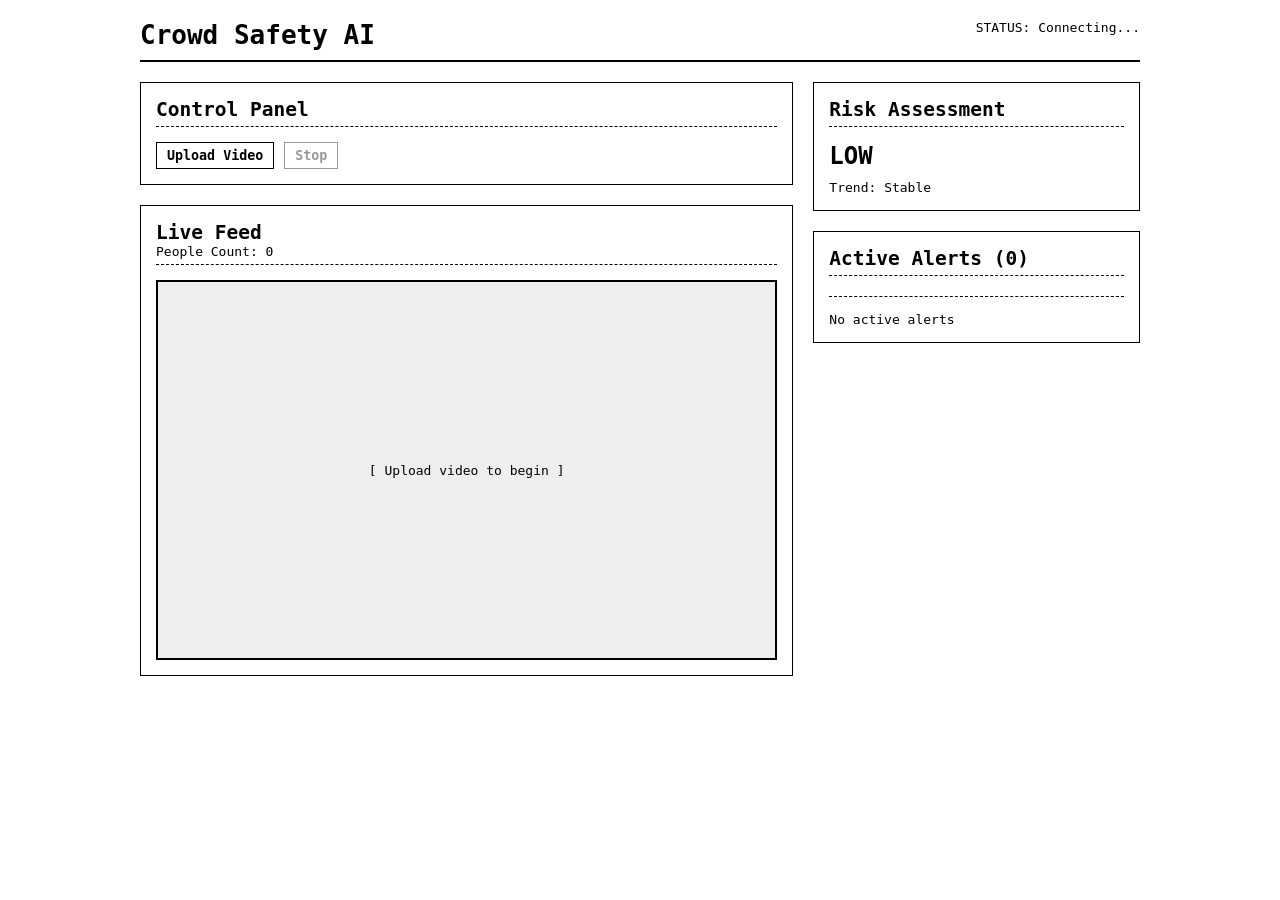
==== frontend/index.html @ 6726285f "initial commit - v1" ====
<!DOCTYPE html>
<html lang="en">
<head>
    <meta charset="UTF-8">
    <meta name="viewport" content="width=device-width, initial-scale=1.0">
    <title>Crowd Stress Detection</title>
    <link rel="stylesheet" href="css/style.css">
</head>
<body>
    <div class="container">
        <!-- Header -->
        <header class="header">
            <div class="logo">
                <h1>Crowd Safety AI</h1>
            </div>
            <div class="header-status">
                <span id="systemStatus">STATUS: Connecting...</span>
            </div>
        </header>

        <!-- Main Grid -->
        <div class="main-grid">
            <!-- Left Column: Video Feed & Controls -->
            <div class="left-column">
                <!-- Control Panel -->
                <div class="card control-panel">
                    <h2>Control Panel</h2>
                    <div class="control-buttons">
                        <button class="btn" id="uploadBtn">Upload Video</button>
                        <button class="btn" id="stopBtn" disabled>Stop</button>
                    </div>
                    <input type="file" id="videoInput" accept="video/*" style="display: none;">
                </div>

                <!-- Video Feed -->
                <div class="card video-container">
                    <div class="card-header">
                        <h2>Live Feed</h2>
                        <div class="crowd-count" id="crowdCount">
                            <span>People Count: </span>
                            <span class="count-value">0</span>
                        </div>
                    </div>
                    <div class="video-wrapper">
                        <img id="videoFeed" src="" alt="Live Feed">
                        <div class="video-placeholder" id="videoPlaceholder">
                            <p>[ Upload video to begin ]</p>
                        </div>
                    </div>
                </div>
            </div>

            <!-- Right Column: Analytics & Alerts -->
            <div class="right-column">
                <!-- Risk Level Indicator -->
                <div class="card risk-indicator" id="riskCard">
                    <h2>Risk Assessment</h2>
                    <div class="risk-display">
                        <div class="risk-level" id="riskLevel">LOW</div>
                    </div>
                    <div class="risk-trend" id="riskTrend">
                        <span>Trend: </span><span id="trendValue">Stable</span>
                    </div>
                </div>

                <!-- Alerts Panel -->
                <div class="card alerts-panel">
                    <div class="card-header">
                        <h2>Active Alerts (<span class="alert-count" id="alertCount">0</span>)</h2>
                    </div>
                    <div class="alerts-list" id="alertsList">
                        <div class="no-alerts">No active alerts</div>
                    </div>
                </div>
            </div>
        </div>
    </div>

    <!-- Loading Overlay -->
    <div class="loading-overlay" id="loadingOverlay">
        PROCESSING...
    </div>

    <!-- Scripts -->
    <script src="https://cdn.socket.io/4.5.4/socket.io.min.js"></script>
    <script src="js/dashboard.js"></script>
</body>
</html>
---- frontend/css/style.css ----
* {
    margin: 0;
    padding: 0;
    box-sizing: border-box;
    font-family: monospace;
}
body {
    background-color: #ffffff;
    color: #000000;
    padding: 20px;
}
.container {
    max-width: 1000px;
    margin: 0 auto;
}
.header {
    border-bottom: 2px solid #000;
    padding-bottom: 10px;
    margin-bottom: 20px;
    display: flex;
    justify-content: space-between;
}
.main-grid {
    display: flex;
    gap: 20px;
}
.left-column {
    flex: 2;
}
.right-column {
    flex: 1;
}
.card {
    border: 1px solid #000;
    padding: 15px;
    margin-bottom: 20px;
}
.card-header, .control-panel h2, .risk-indicator h2, .alerts-panel h2 {
    border-bottom: 1px dashed #000;
    padding-bottom: 5px;
    margin-bottom: 15px;
}
.control-buttons {
    display: flex;
    gap: 10px;
}
.btn {
    padding: 5px 10px;
    border: 1px solid #000;
    background: #fff;
    cursor: pointer;
    font-weight: bold;
}
.btn:disabled {
    color: #999;
    border-color: #999;
    cursor: not-allowed;
}
.video-wrapper {
    margin-top: 10px;
    border: 2px solid #000;
    height: 380px;
    display: flex;
    align-items: center;
    justify-content: center;
    background: #eee;
}
.video-wrapper img {
    max-width: 100%;
    max-height: 100%;
}
.video-wrapper img.active {
    display: block;
}
.video-wrapper img:not(.active) {
    display: none;
}
.video-placeholder.hidden {
    display: none;
}
.risk-level {
    font-size: 24px;
    font-weight: bold;
    margin: 10px 0;
}
.alert-count {
    font-weight: bold;
}
.alerts-list {
    margin-top: 10px;
}
.alert-item {
    border-left: 3px solid #000;
    padding-left: 10px;
    margin-bottom: 10px;
}
.alert-severity {
    font-weight: bold;
    text-transform: uppercase;
}
.loading-overlay {
    display: none;
}
.loading-overlay.active {
    display: block;
    position: fixed;
    top: 10px; right: 10px;
    background: #000; color: #fff;
    padding: 10px;
}
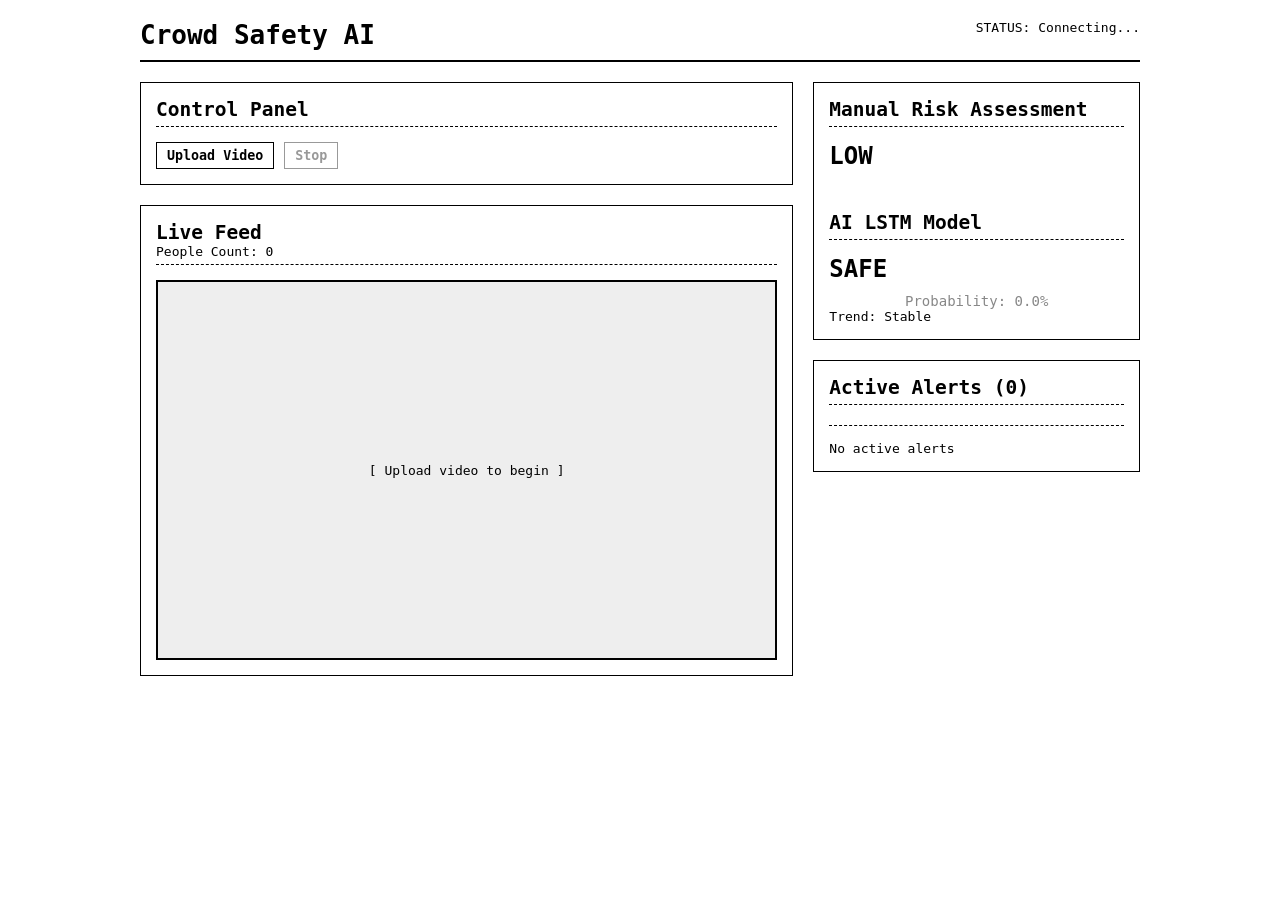
==== commit 44807d6b: "added lstm, trained with two good and bad vidoes" ====
--- a/frontend/index.html
+++ b/frontend/index.html
@@ -54,9 +54,15 @@
             <div class="right-column">
                 <!-- Risk Level Indicator -->
                 <div class="card risk-indicator" id="riskCard">
-                    <h2>Risk Assessment</h2>
+                    <h2>Manual Risk Assessment</h2>
+                    <div class="risk-display" style="margin-bottom: 20px;">
+                        <div class="risk-level" id="riskLevel">LOW</div>
+                    </div>
+                    
+                    <h2 style="margin-top: 20px; border-top: 1px solid rgba(255,255,255,0.1); padding-top: 20px;">AI LSTM Model</h2>
                     <div class="risk-display">
-                        <div class="risk-level" id="riskLevel">LOW</div>
+                        <div class="risk-level" id="lstmLevel" style="font-size: 24px;">SAFE</div>
+                        <div id="lstmScore" style="color: #888; font-size: 14px; text-align: center; margin-top: 5px;">Probability: 0.0%</div>
                     </div>
                     <div class="risk-trend" id="riskTrend">
                         <span>Trend: </span><span id="trendValue">Stable</span>
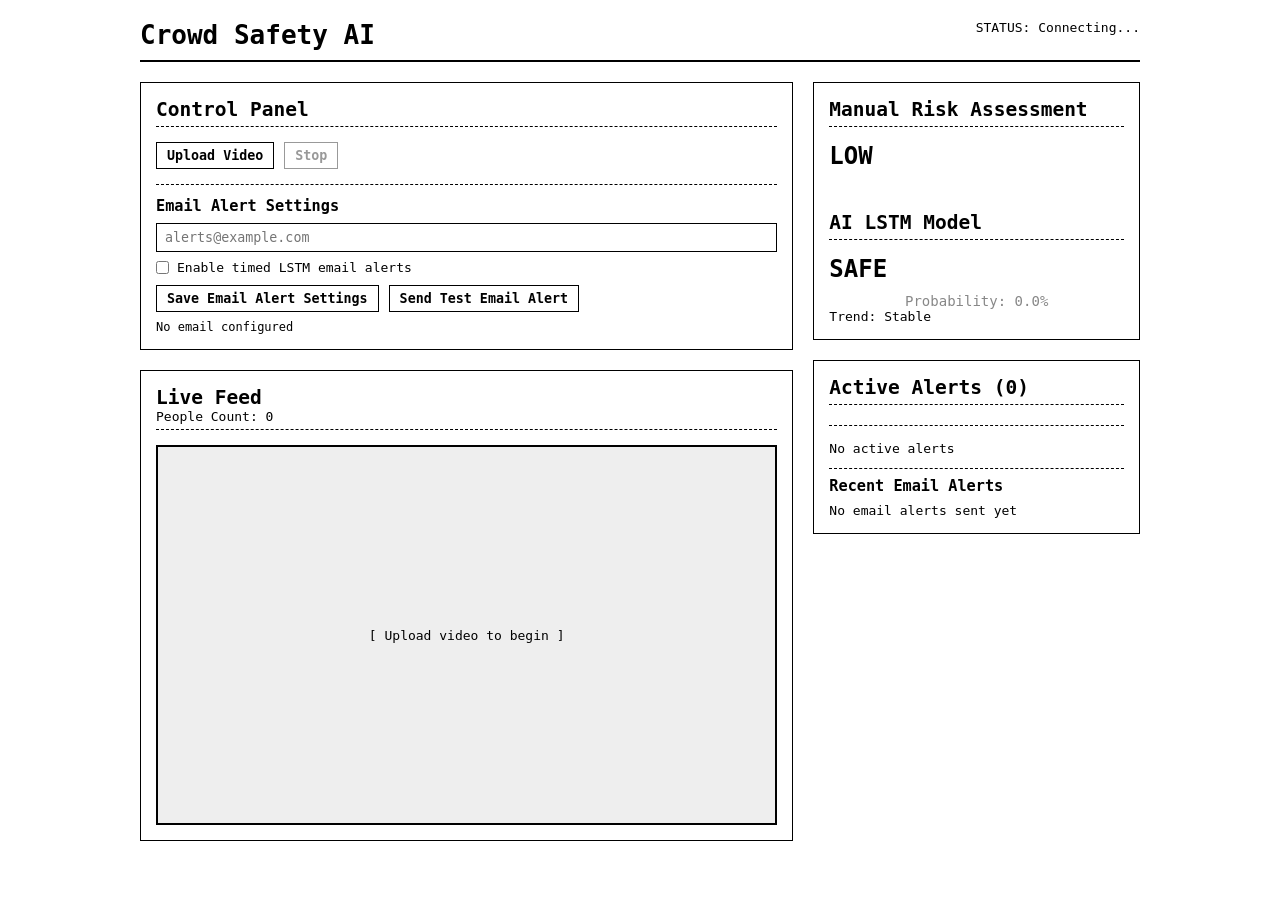
==== commit 52fcb47e: "server code for connection to the app" ====
--- a/frontend/index.html
+++ b/frontend/index.html
@@ -30,6 +30,20 @@
                         <button class="btn" id="stopBtn" disabled>Stop</button>
                     </div>
                     <input type="file" id="videoInput" accept="video/*" style="display: none;">
+                    
+                    <div class="mobile-alert-config">
+                        <h3>Email Alert Settings</h3>
+                        <input type="email" id="alertEmailInput" class="text-input" placeholder="alerts@example.com">
+                        <label class="checkbox-line">
+                            <input type="checkbox" id="enableEmailAlerts">
+                            Enable timed LSTM email alerts
+                        </label>
+                        <div class="control-buttons">
+                            <button class="btn" id="saveEmailAlertBtn">Save Email Alert Settings</button>
+                            <button class="btn" id="testEmailAlertBtn">Send Test Email Alert</button>
+                        </div>
+                        <div id="emailAlertStatus" class="small-status">No email configured</div>
+                    </div>
                 </div>
 
                 <!-- Video Feed -->
@@ -77,6 +91,10 @@
                     <div class="alerts-list" id="alertsList">
                         <div class="no-alerts">No active alerts</div>
                     </div>
+                    <div class="mobile-alert-events" id="emailAlertEvents">
+                        <h3>Recent Email Alerts</h3>
+                        <div class="no-alerts">No email alerts sent yet</div>
+                    </div>
                 </div>
             </div>
         </div>
--- a/frontend/css/style.css
+++ b/frontend/css/style.css
@@ -44,6 +44,31 @@
     display: flex;
     gap: 10px;
 }
+.mobile-alert-config {
+    margin-top: 15px;
+    border-top: 1px dashed #000;
+    padding-top: 12px;
+}
+.mobile-alert-config h3 {
+    margin-bottom: 8px;
+}
+.text-input {
+    width: 100%;
+    padding: 6px 8px;
+    border: 1px solid #000;
+    margin-bottom: 8px;
+    background: #fff;
+}
+.checkbox-line {
+    display: flex;
+    align-items: center;
+    gap: 8px;
+    margin-bottom: 10px;
+}
+.small-status {
+    margin-top: 8px;
+    font-size: 12px;
+}
 .btn {
     padding: 5px 10px;
     border: 1px solid #000;
@@ -89,10 +114,21 @@
 .alerts-list {
     margin-top: 10px;
 }
+.mobile-alert-events {
+    margin-top: 12px;
+    border-top: 1px dashed #000;
+    padding-top: 8px;
+}
+.mobile-alert-events h3 {
+    margin-bottom: 8px;
+}
 .alert-item {
     border-left: 3px solid #000;
     padding-left: 10px;
     margin-bottom: 10px;
+}
+.alert-item.mobile {
+    border-left-color: #ff4c4c;
 }
 .alert-severity {
     font-weight: bold;
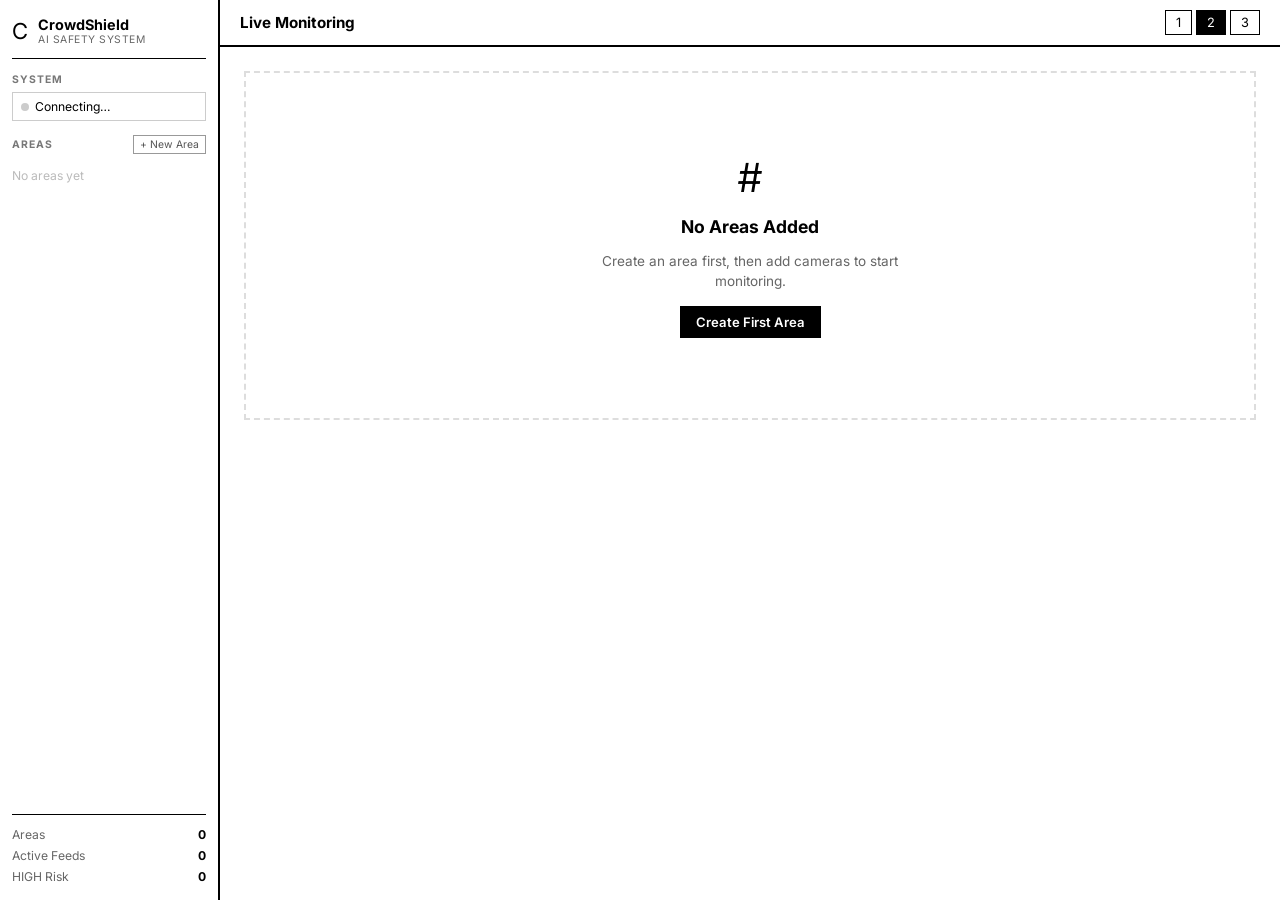
==== commit ee9ea439: "multiple area support" ====
--- a/frontend/index.html
+++ b/frontend/index.html
@@ -3,110 +3,171 @@
 <head>
     <meta charset="UTF-8">
     <meta name="viewport" content="width=device-width, initial-scale=1.0">
-    <title>Crowd Stress Detection</title>
+    <title>CrowdShield — Area-Based Monitoring</title>
+    <meta name="description" content="AI crowd safety monitoring with multi-area, multi-camera support.">
+    <link rel="preconnect" href="https://fonts.googleapis.com">
+    <link href="https://fonts.googleapis.com/css2?family=Inter:wght@300;400;500;600;700&display=swap" rel="stylesheet">
     <link rel="stylesheet" href="css/style.css">
 </head>
 <body>
-    <div class="container">
-        <!-- Header -->
-        <header class="header">
-            <div class="logo">
-                <h1>Crowd Safety AI</h1>
-            </div>
-            <div class="header-status">
-                <span id="systemStatus">STATUS: Connecting...</span>
-            </div>
-        </header>
 
-        <!-- Main Grid -->
-        <div class="main-grid">
-            <!-- Left Column: Video Feed & Controls -->
-            <div class="left-column">
-                <!-- Control Panel -->
-                <div class="card control-panel">
-                    <h2>Control Panel</h2>
-                    <div class="control-buttons">
-                        <button class="btn" id="uploadBtn">Upload Video</button>
-                        <button class="btn" id="stopBtn" disabled>Stop</button>
-                    </div>
-                    <input type="file" id="videoInput" accept="video/*" style="display: none;">
-                    
-                    <div class="mobile-alert-config">
-                        <h3>Email Alert Settings</h3>
-                        <input type="email" id="alertEmailInput" class="text-input" placeholder="alerts@example.com">
-                        <label class="checkbox-line">
-                            <input type="checkbox" id="enableEmailAlerts">
-                            Enable timed LSTM email alerts
-                        </label>
-                        <div class="control-buttons">
-                            <button class="btn" id="saveEmailAlertBtn">Save Email Alert Settings</button>
-                            <button class="btn" id="testEmailAlertBtn">Send Test Email Alert</button>
-                        </div>
-                        <div id="emailAlertStatus" class="small-status">No email configured</div>
-                    </div>
-                </div>
-
-                <!-- Video Feed -->
-                <div class="card video-container">
-                    <div class="card-header">
-                        <h2>Live Feed</h2>
-                        <div class="crowd-count" id="crowdCount">
-                            <span>People Count: </span>
-                            <span class="count-value">0</span>
-                        </div>
-                    </div>
-                    <div class="video-wrapper">
-                        <img id="videoFeed" src="" alt="Live Feed">
-                        <div class="video-placeholder" id="videoPlaceholder">
-                            <p>[ Upload video to begin ]</p>
-                        </div>
-                    </div>
-                </div>
-            </div>
-
-            <!-- Right Column: Analytics & Alerts -->
-            <div class="right-column">
-                <!-- Risk Level Indicator -->
-                <div class="card risk-indicator" id="riskCard">
-                    <h2>Manual Risk Assessment</h2>
-                    <div class="risk-display" style="margin-bottom: 20px;">
-                        <div class="risk-level" id="riskLevel">LOW</div>
-                    </div>
-                    
-                    <h2 style="margin-top: 20px; border-top: 1px solid rgba(255,255,255,0.1); padding-top: 20px;">AI LSTM Model</h2>
-                    <div class="risk-display">
-                        <div class="risk-level" id="lstmLevel" style="font-size: 24px;">SAFE</div>
-                        <div id="lstmScore" style="color: #888; font-size: 14px; text-align: center; margin-top: 5px;">Probability: 0.0%</div>
-                    </div>
-                    <div class="risk-trend" id="riskTrend">
-                        <span>Trend: </span><span id="trendValue">Stable</span>
-                    </div>
-                </div>
-
-                <!-- Alerts Panel -->
-                <div class="card alerts-panel">
-                    <div class="card-header">
-                        <h2>Active Alerts (<span class="alert-count" id="alertCount">0</span>)</h2>
-                    </div>
-                    <div class="alerts-list" id="alertsList">
-                        <div class="no-alerts">No active alerts</div>
-                    </div>
-                    <div class="mobile-alert-events" id="emailAlertEvents">
-                        <h3>Recent Email Alerts</h3>
-                        <div class="no-alerts">No email alerts sent yet</div>
-                    </div>
-                </div>
-            </div>
+<!-- ===== SIDEBAR ===== -->
+<aside class="sidebar">
+    <div class="sidebar-logo">
+        <span class="logo-icon">C</span>
+        <div>
+            <span class="logo-title">CrowdShield</span>
+            <span class="logo-sub">AI Safety System</span>
         </div>
     </div>
 
-    <!-- Loading Overlay -->
-    <div class="loading-overlay" id="loadingOverlay">
-        PROCESSING...
+    <div class="sidebar-section">
+        <div class="section-label">System</div>
+        <div class="connection-badge" id="connectionBadge">
+            <span class="badge-dot"></span>
+            <span id="connectionText">Connecting…</span>
+        </div>
     </div>
 
-    <!-- Scripts -->
-    <script src="https://cdn.socket.io/4.5.4/socket.io.min.js"></script>
-    <script src="js/dashboard.js"></script>
+    <div class="sidebar-section" style="flex:1; overflow-y:auto;">
+        <div class="section-label-row">
+            <span class="section-label">Areas</span>
+            <button class="btn-inline" onclick="openAreaModal()">+ New Area</button>
+        </div>
+        <div id="areaList"><div class="no-items">No areas yet</div></div>
+    </div>
+
+    <div class="sidebar-footer">
+        <div class="stat-row"><span class="stat-label">Areas</span><span class="stat-val" id="statAreas">0</span></div>
+        <div class="stat-row"><span class="stat-label">Active Feeds</span><span class="stat-val" id="statFeeds">0</span></div>
+        <div class="stat-row"><span class="stat-label">HIGH Risk</span><span class="stat-val" id="statHigh">0</span></div>
+    </div>
+</aside>
+
+<!-- ===== MAIN ===== -->
+<main class="main-content">
+    <header class="topbar">
+        <div class="topbar-left">
+            <h1 class="topbar-title">Live Monitoring</h1>
+            <span class="topbar-time" id="systemTime"></span>
+        </div>
+        <div class="topbar-right">
+            <div class="layout-toggle">
+                <button class="layout-btn" id="layout1" onclick="setLayout(1)">1</button>
+                <button class="layout-btn active" id="layout2" onclick="setLayout(2)">2</button>
+                <button class="layout-btn" id="layout3" onclick="setLayout(3)">3</button>
+            </div>
+        </div>
+    </header>
+
+    <div id="mainContent">
+        <div class="empty-state" id="emptyState">
+            <div class="empty-icon">#</div>
+            <h2>No Areas Added</h2>
+            <p>Create an area first, then add cameras to start monitoring.</p>
+            <button class="btn-primary" onclick="openAreaModal()">Create First Area</button>
+        </div>
+    </div>
+</main>
+
+<!-- ===== MODAL: New Area ===== -->
+<div class="modal-overlay" id="areaModal">
+    <div class="modal">
+        <div class="modal-header">
+            <h2>New Monitoring Area</h2>
+            <button class="modal-close" onclick="closeAreaModal()">✕</button>
+        </div>
+        <div class="modal-body">
+            <label class="form-label">Area Name *</label>
+            <input class="form-input" id="areaName" type="text" placeholder="e.g. North Gate, Sheep Pen A">
+
+            <label class="form-label" style="margin-top:14px;">Description</label>
+            <input class="form-input" id="areaDesc" type="text" placeholder="Optional description">
+
+            <label class="form-label" style="margin-top:14px;">Capacity Limit</label>
+            <input class="form-input" id="areaCapacity" type="number" min="0" placeholder="Max people (0 = unlimited)">
+        </div>
+        <div class="modal-footer">
+            <button class="btn-secondary" onclick="closeAreaModal()">Cancel</button>
+            <button class="btn-primary" onclick="createArea()">Create Area</button>
+        </div>
+    </div>
+</div>
+
+<!-- ===== MODAL: Add Camera ===== -->
+<div class="modal-overlay" id="cameraModal">
+    <div class="modal">
+        <div class="modal-header">
+            <h2>Add Camera to <span id="modalAreaName">Area</span></h2>
+            <button class="modal-close" onclick="closeCameraModal()">✕</button>
+        </div>
+        <div class="modal-body">
+            <label class="form-label">Camera Name *</label>
+            <input class="form-input" id="camName" type="text" placeholder="e.g. Entrance Cam 1">
+
+            <label class="form-label" style="margin-top:14px;">Camera Type</label>
+            <select class="form-input" id="camType">
+                <option value="entry">Entry — People flowing in</option>
+                <option value="exit">Exit — People flowing out</option>
+                <option value="center">Center — Middle of area</option>
+                <option value="perimeter">Perimeter — Boundary / edge</option>
+                <option value="other" selected>Other</option>
+            </select>
+
+            <label class="form-label" style="margin-top:14px;">Description</label>
+            <input class="form-input" id="camDescription" type="text" placeholder="e.g. Facing main gate, left side">
+
+            <label class="form-label" style="margin-top:14px;">Upload Video</label>
+            <div class="file-drop-zone" id="camDropZone" onclick="document.getElementById('camFileInput').click()">
+                <div class="drop-icon">V</div>
+                <div class="drop-text" id="camDropText">Click or drag video here</div>
+                <div class="drop-hint">MP4, AVI, MOV — up to 500 MB</div>
+            </div>
+            <input type="file" id="camFileInput" accept="video/*" style="display:none;">
+
+            <div id="camUploadProgress" style="display:none; margin-top:12px;">
+                <div class="progress-bar-track"><div class="progress-bar-fill" id="camProgressFill"></div></div>
+                <span class="progress-label" id="camProgressLabel">Uploading…</span>
+            </div>
+        </div>
+        <div class="modal-footer">
+            <button class="btn-secondary" onclick="closeCameraModal()">Cancel</button>
+            <button class="btn-primary" id="camSubmitBtn" onclick="uploadCamera()" disabled>Start Monitoring</button>
+        </div>
+    </div>
+</div>
+
+<!-- ===== MODAL: Add Personnel ===== -->
+<div class="modal-overlay" id="personnelModal">
+    <div class="modal">
+        <div class="modal-header">
+            <h2>Add Personnel to <span id="pModalAreaName">Area</span></h2>
+            <button class="modal-close" onclick="closePersonnelModal()">✕</button>
+        </div>
+        <div class="modal-body">
+            <label class="form-label">Full Name *</label>
+            <input class="form-input" id="pName" type="text" placeholder="e.g. Ravi Kumar">
+
+            <label class="form-label" style="margin-top:14px;">Role</label>
+            <input class="form-input" id="pRole" type="text" placeholder="e.g. Security Officer, Supervisor">
+
+            <label class="form-label" style="margin-top:14px;">Email</label>
+            <input class="form-input" id="pEmail" type="email" placeholder="e.g. ravi@example.com">
+
+            <label class="form-label" style="margin-top:14px;">Phone</label>
+            <input class="form-input" id="pPhone" type="tel" placeholder="e.g. +91 98765 43210">
+        </div>
+        <div class="modal-footer">
+            <button class="btn-secondary" onclick="closePersonnelModal()">Cancel</button>
+            <button class="btn-primary" onclick="addPersonnel()">Add Personnel</button>
+        </div>
+    </div>
+</div>
+
+<!-- Toasts -->
+<div class="toast-container" id="toastContainer"></div>
+
+<script src="https://cdn.socket.io/4.5.4/socket.io.min.js"></script>
+<script src="js/dashboard.js"></script>
 </body>
 </html>
--- a/frontend/css/style.css
+++ b/frontend/css/style.css
@@ -1,146 +1,372 @@
-* {
-    margin: 0;
-    padding: 0;
-    box-sizing: border-box;
-    font-family: monospace;
-}
+* { margin:0; padding:0; box-sizing:border-box; font-family: 'Inter', monospace; }
+
 body {
-    background-color: #ffffff;
+    background: #ffffff;
     color: #000000;
-    padding: 20px;
-}
-.container {
-    max-width: 1000px;
-    margin: 0 auto;
-}
-.header {
+    display: flex;
+    min-height: 100vh;
+    font-size: 14px;
+}
+
+/* ===== SIDEBAR ===== */
+.sidebar {
+    width: 220px;
+    min-height: 100vh;
+    border-right: 2px solid #000;
+    padding: 16px 12px;
+    display: flex;
+    flex-direction: column;
+    gap: 14px;
+    position: fixed;
+    top: 0; left: 0;
+    background: #fff;
+    z-index: 100;
+}
+
+.sidebar-logo {
+    display: flex; align-items: center; gap: 10px;
+    border-bottom: 1px solid #000;
+    padding-bottom: 12px;
+}
+.logo-icon  { font-size: 22px; }
+.logo-title { font-size: 0.9rem; font-weight: 700; display: block; }
+.logo-sub   { font-size: 0.65rem; color: #666; display: block; text-transform: uppercase; letter-spacing: 0.05em; }
+
+.sidebar-section { display: flex; flex-direction: column; gap: 6px; }
+.section-label {
+    font-size: 0.65rem; text-transform: uppercase;
+    letter-spacing: 0.1em; font-weight: 700; color: #777;
+}
+.section-label-row {
+    display: flex; align-items: center; justify-content: space-between;
+    font-size: 0.65rem; text-transform: uppercase;
+    letter-spacing: 0.1em; font-weight: 700; color: #777;
+    margin-bottom: 4px;
+}
+
+.connection-badge {
+    display: flex; align-items: center; gap: 6px;
+    font-size: 0.76rem; padding: 6px 8px; border: 1px solid #ccc;
+}
+.badge-dot { width: 8px; height: 8px; border-radius: 50%; background: #ccc; }
+.connection-badge.connected .badge-dot { background: #000; }
+.connection-badge.offline   .badge-dot { background: #bbb; }
+
+.sidebar-area-item { padding: 6px 0; border-bottom: 1px dashed #eee; }
+.sidebar-area-name { font-size: 0.8rem; font-weight: 600; cursor: pointer; }
+.sidebar-area-name:hover { text-decoration: underline; }
+.sidebar-area-meta { font-size: 0.7rem; color: #888; margin-top: 2px; }
+
+.no-items { font-size: 0.76rem; color: #bbb; padding: 4px 0; }
+
+.sidebar-footer {
+    margin-top: auto;
+    border-top: 1px solid #000;
+    padding-top: 12px;
+    display: flex; flex-direction: column; gap: 6px;
+}
+.stat-row  { display: flex; justify-content: space-between; font-size: 0.76rem; }
+.stat-label{ color: #666; }
+.stat-val  { font-weight: 700; }
+
+/* ===== MAIN ===== */
+.main-content { margin-left: 220px; flex: 1; display: flex; flex-direction: column; }
+
+.topbar {
     border-bottom: 2px solid #000;
-    padding-bottom: 10px;
-    margin-bottom: 20px;
-    display: flex;
-    justify-content: space-between;
-}
-.main-grid {
-    display: flex;
-    gap: 20px;
-}
-.left-column {
-    flex: 2;
-}
-.right-column {
-    flex: 1;
-}
-.card {
+    padding: 10px 20px;
+    display: flex; align-items: center; justify-content: space-between;
+    position: sticky; top: 0; background: #fff; z-index: 50;
+}
+.topbar-title { font-size: 0.95rem; font-weight: 700; }
+.topbar-time  { font-size: 0.72rem; color: #888; margin-left: 10px; }
+.topbar-left  { display: flex; align-items: center; }
+
+.layout-toggle { display: flex; gap: 4px; }
+.layout-btn {
+    border: 1px solid #000; background: #fff;
+    padding: 4px 10px; cursor: pointer; font-size: 0.8rem; font-family: inherit;
+}
+.layout-btn:hover  { background: #f0f0f0; }
+.layout-btn.active { background: #000; color: #fff; }
+
+/* Empty state */
+.empty-state {
+    padding: 80px 40px; text-align: center;
+    display: flex; flex-direction: column; align-items: center; gap: 14px;
+    border: 2px dashed #ddd; margin: 24px;
+    min-height: 300px; justify-content: center;
+}
+.empty-icon { font-size: 2.5rem; }
+.empty-state h2 { font-size: 1.1rem; }
+.empty-state p { font-size: 0.85rem; color: #666; max-width: 300px; line-height: 1.5; }
+
+/* ===== AREA SECTION ===== */
+.area-section {
+    margin: 20px;
+    border: 2px solid #000;
+}
+
+.area-header {
+    display: flex; align-items: center; justify-content: space-between;
+    padding: 12px 16px;
+    background: #f8f8f8;
+    border-bottom: 1px solid #000;
+    flex-wrap: wrap; gap: 8px;
+}
+.area-header-left { display: flex; align-items: center; gap: 10px; }
+.area-icon { font-size: 1.2rem; }
+.area-title { font-size: 0.95rem; font-weight: 700; }
+.area-meta  { font-size: 0.72rem; color: #777; }
+.area-header-right { display: flex; gap: 6px; flex-wrap: wrap; }
+
+/* Tabs */
+.area-tabs {
+    display: flex; border-bottom: 1px solid #000;
+}
+.tab-btn {
+    padding: 8px 16px; border: none; background: none;
+    font-family: inherit; font-size: 0.82rem; cursor: pointer;
+    border-right: 1px solid #000;
+}
+.tab-btn:hover  { background: #f0f0f0; }
+.tab-btn.active { background: #000; color: #fff; font-weight: 600; }
+
+.tab-panel { padding: 16px; }
+.tab-panel.hidden { display: none; }
+
+/* ===== CAMERA GRID ===== */
+.camera-grid {
+    display: grid; gap: 14px; align-content: start;
+}
+.camera-grid.cols-1 { grid-template-columns: 1fr; max-width: 600px; }
+.camera-grid.cols-2 { grid-template-columns: repeat(2, 1fr); }
+.camera-grid.cols-3 { grid-template-columns: repeat(3, 1fr); }
+
+.no-cameras-msg { font-size: 0.8rem; color: #aaa; padding: 12px 0; }
+
+/* ===== CAMERA CARD ===== */
+.camera-card {
     border: 1px solid #000;
-    padding: 15px;
-    margin-bottom: 20px;
-}
-.card-header, .control-panel h2, .risk-indicator h2, .alerts-panel h2 {
-    border-bottom: 1px dashed #000;
-    padding-bottom: 5px;
-    margin-bottom: 15px;
-}
-.control-buttons {
-    display: flex;
-    gap: 10px;
-}
-.mobile-alert-config {
-    margin-top: 15px;
-    border-top: 1px dashed #000;
-    padding-top: 12px;
-}
-.mobile-alert-config h3 {
-    margin-bottom: 8px;
-}
-.text-input {
-    width: 100%;
-    padding: 6px 8px;
-    border: 1px solid #000;
-    margin-bottom: 8px;
-    background: #fff;
-}
-.checkbox-line {
-    display: flex;
-    align-items: center;
-    gap: 8px;
-    margin-bottom: 10px;
-}
-.small-status {
-    margin-top: 8px;
-    font-size: 12px;
-}
-.btn {
-    padding: 5px 10px;
-    border: 1px solid #000;
-    background: #fff;
-    cursor: pointer;
-    font-weight: bold;
-}
-.btn:disabled {
-    color: #999;
-    border-color: #999;
-    cursor: not-allowed;
-}
-.video-wrapper {
-    margin-top: 10px;
-    border: 2px solid #000;
-    height: 380px;
-    display: flex;
-    align-items: center;
-    justify-content: center;
-    background: #eee;
-}
-.video-wrapper img {
-    max-width: 100%;
-    max-height: 100%;
-}
-.video-wrapper img.active {
-    display: block;
-}
-.video-wrapper img:not(.active) {
-    display: none;
-}
-.video-placeholder.hidden {
-    display: none;
-}
-.risk-level {
-    font-size: 24px;
-    font-weight: bold;
-    margin: 10px 0;
-}
-.alert-count {
-    font-weight: bold;
-}
-.alerts-list {
-    margin-top: 10px;
-}
-.mobile-alert-events {
-    margin-top: 12px;
-    border-top: 1px dashed #000;
-    padding-top: 8px;
-}
-.mobile-alert-events h3 {
-    margin-bottom: 8px;
-}
-.alert-item {
-    border-left: 3px solid #000;
-    padding-left: 10px;
-    margin-bottom: 10px;
-}
-.alert-item.mobile {
-    border-left-color: #ff4c4c;
-}
-.alert-severity {
-    font-weight: bold;
-    text-transform: uppercase;
-}
-.loading-overlay {
-    display: none;
-}
-.loading-overlay.active {
-    display: block;
-    position: fixed;
-    top: 10px; right: 10px;
+    display: flex; flex-direction: column;
+}
+.camera-card.risk-HIGH   { border-width: 2px; }
+
+.cam-card-header {
+    display: flex; align-items: center; gap: 8px;
+    padding: 7px 10px;
+    border-bottom: 1px solid #000;
+    background: #f8f8f8;
+}
+.cam-card-dot { width: 9px; height: 9px; border-radius: 50%; background: #ccc; flex-shrink: 0; }
+.cam-card-dot.LOW    { background: #ccc; }
+.cam-card-dot.MEDIUM { background: #666; }
+.cam-card-dot.HIGH   { background: #000; }
+.cam-card-name { font-weight: 600; font-size: 0.8rem; flex: 1; }
+.cam-card-id   { font-size: 0.65rem; color: #aaa; }
+.cam-card-remove { background: none; border: none; cursor: pointer; font-size: 0.9rem; padding: 2px 5px; color: #aaa; }
+.cam-card-remove:hover { color: #000; }
+
+.cam-video-wrap {
+    position: relative; background: #eee;
+    height: 190px; overflow: hidden;
+    display: flex; align-items: center; justify-content: center;
+}
+.cam-video-wrap img { width: 100%; height: 100%; object-fit: cover; }
+.cam-placeholder {
+    position: absolute; inset: 0;
+    display: flex; flex-direction: column; align-items: center; justify-content: center;
+    gap: 6px; color: #bbb; font-size: 0.78rem;
+}
+.cam-placeholder-icon { font-size: 1.5rem; }
+.cam-risk-badge {
+    position: absolute; top: 6px; left: 6px;
+    padding: 2px 8px; border: 1px solid #000;
+    background: #fff; font-size: 0.68rem; font-weight: 700;
+}
+
+.cam-stats {
+    display: grid; grid-template-columns: repeat(3, 1fr);
+    border-top: 1px solid #000;
+}
+.cam-stat {
+    padding: 6px 10px;
+    border-right: 1px solid #ddd;
+}
+.cam-stat:last-child { border-right: none; }
+.cam-stat-label { font-size: 0.62rem; text-transform: uppercase; color: #888; }
+.cam-stat-value { font-size: 0.9rem; font-weight: 700; margin-top: 2px; }
+.cam-stat-value.v-low    { color: #555; }
+.cam-stat-value.v-medium { color: #333; }
+.cam-stat-value.v-high   { color: #000; font-weight: 800; }
+
+.cam-alerts {
+    padding: 6px 10px; border-top: 1px solid #000;
+    min-height: 30px; max-height: 70px; overflow-y: auto;
+}
+.cam-alert-item { display: flex; align-items: baseline; gap: 6px; font-size: 0.72rem; padding: 2px 0; }
+.cam-alert-badge {
+    font-size: 0.6rem; font-weight: 700; padding: 1px 5px;
+    border: 1px solid #000; text-transform: uppercase; flex-shrink: 0;
+}
+.cam-no-alerts { font-size: 0.72rem; color: #bbb; }
+
+/* ===== PERSONNEL ===== */
+.personnel-list { display: flex; flex-direction: column; gap: 10px; }
+.personnel-card {
+    display: flex; align-items: center; gap: 12px;
+    padding: 10px 14px; border: 1px solid #ccc;
+}
+.personnel-avatar {
+    width: 36px; height: 36px; border-radius: 50%;
     background: #000; color: #fff;
-    padding: 10px;
-}
+    display: flex; align-items: center; justify-content: center;
+    font-weight: 700; font-size: 0.9rem; flex-shrink: 0;
+}
+.personnel-info   { flex: 1; min-width: 0; }
+.personnel-name   { font-weight: 600; font-size: 0.85rem; }
+.personnel-role   { font-size: 0.72rem; color: #666; margin-top: 2px; }
+.personnel-contact{ font-size: 0.72rem; color: #888; margin-top: 1px; }
+
+/* ===== BUTTONS ===== */
+.btn-primary {
+    padding: 8px 16px; background: #000; color: #fff;
+    border: none; cursor: pointer; font-family: inherit; font-size: 0.82rem; font-weight: 600;
+}
+.btn-primary:hover   { background: #333; }
+.btn-primary:disabled{ background: #ccc; cursor: not-allowed; }
+
+.btn-secondary {
+    padding: 8px 16px; background: #fff; color: #000;
+    border: 1px solid #000; cursor: pointer; font-family: inherit; font-size: 0.82rem;
+}
+.btn-secondary:hover { background: #f0f0f0; }
+
+.btn-sm {
+    padding: 5px 10px; border: 1px solid #000; background: #fff;
+    font-family: inherit; font-size: 0.75rem; cursor: pointer;
+}
+.btn-sm:hover        { background: #f0f0f0; }
+.btn-sm.primary      { background: #000; color: #fff; }
+.btn-sm.primary:hover{ background: #333; }
+.btn-sm.danger       { border-color: #999; color: #999; }
+.btn-sm.danger:hover { background: #fff; border-color: #000; color: #000; }
+
+.btn-inline {
+    font-family: inherit; font-size: 0.65rem; padding: 2px 6px;
+    border: 1px solid #999; background: none; cursor: pointer; color: #555;
+}
+.btn-inline:hover { border-color: #000; color: #000; }
+
+/* ===== MODAL ===== */
+.modal-overlay {
+    position: fixed; inset: 0; z-index: 200;
+    background: rgba(0,0,0,0.5);
+    display: none; align-items: center; justify-content: center;
+}
+.modal-overlay.open { display: flex; }
+.modal {
+    background: #fff; border: 2px solid #000;
+    width: min(460px, 94vw);
+}
+.modal-header {
+    padding: 14px 18px 10px; border-bottom: 1px solid #000;
+    display: flex; align-items: center; justify-content: space-between;
+}
+.modal-header h2 { font-size: 0.9rem; font-weight: 700; }
+.modal-close { background: none; border: none; cursor: pointer; font-size: 1rem; }
+.modal-body  { padding: 18px; }
+.modal-footer {
+    padding: 12px 18px; border-top: 1px solid #000;
+    display: flex; gap: 8px; justify-content: flex-end;
+}
+.form-label { display: block; font-size: 0.75rem; font-weight: 600; margin-bottom: 4px; }
+.form-input {
+    width: 100%; padding: 7px 10px;
+    border: 1px solid #000; background: #fff;
+    font-family: inherit; font-size: 0.85rem; outline: none;
+}
+.form-input:focus { border-width: 2px; }
+
+.file-drop-zone {
+    border: 2px dashed #ccc; padding: 24px 16px;
+    text-align: center; cursor: pointer; background: #fafafa;
+}
+.file-drop-zone:hover, .file-drop-zone.dragover { border-color: #000; background: #f0f0f0; }
+.drop-icon { font-size: 1.6rem; margin-bottom: 6px; }
+.drop-text { font-size: 0.82rem; }
+.drop-hint { font-size: 0.7rem; color: #aaa; margin-top: 3px; }
+
+.progress-bar-track { height: 4px; background: #e0e0e0; margin-top: 10px; }
+.progress-bar-fill  { height: 100%; background: #000; width: 0%; transition: width 0.3s; }
+.progress-label { font-size: 0.7rem; color: #888; margin-top: 4px; display: block; }
+
+/* ===== TOAST ===== */
+.toast-container {
+    position: fixed; bottom: 18px; right: 18px; z-index: 300;
+    display: flex; flex-direction: column; gap: 7px;
+}
+.toast {
+    background: #000; color: #fff;
+    padding: 9px 14px; min-width: 200px; max-width: 300px;
+    font-size: 0.78rem; display: flex; align-items: center; gap: 8px;
+    border-left: 3px solid #fff; transition: opacity 0.3s;
+}
+.toast.success { border-left-color: #aaa; }
+.toast.error   { border-left-color: #666; }
+.toast-icon    { flex-shrink: 0; }
+
+/* ===== SCROLLBAR ===== */
+::-webkit-scrollbar { width: 4px; }
+::-webkit-scrollbar-thumb { background: #ddd; }
+
+/* ===== CAMERA TYPE PILL ===== */
+.cam-type-pill {
+    font-size: 0.6rem; padding: 2px 6px;
+    border: 1px solid #ccc; background: #f5f5f5;
+    color: #555; white-space: nowrap; flex-shrink: 0;
+}
+
+/* ===== CAMERA DESCRIPTION BAR ===== */
+.cam-card-desc-bar {
+    padding: 3px 10px;
+    background: #fafafa;
+    border-bottom: 1px solid #eee;
+}
+.cam-card-desc {
+    font-size: 0.68rem; color: #888;
+}
+
+/* ===== AREA ESCALATION BANNER ===== */
+.area-escalated {
+    border-color: #000;
+    box-shadow: 0 0 0 3px #000;
+}
+
+.area-escalation-banner {
+    display: flex; align-items: center; gap: 12px;
+    padding: 10px 16px;
+    background: #000; color: #fff;
+    border-bottom: 1px solid #333;
+    animation: slideInBanner 0.3s ease;
+}
+@keyframes slideInBanner {
+    from { opacity: 0; transform: translateY(-8px); }
+    to   { opacity: 1; transform: translateY(0); }
+}
+.escalation-icon { font-size: 1.2rem; flex-shrink: 0; }
+.escalation-msg  { flex: 1; font-size: 0.82rem; font-weight: 600; }
+.escalation-count {
+    font-size: 0.72rem; padding: 2px 8px;
+    border: 1px solid #fff; white-space: nowrap;
+}
+
+/* ===== ALERT FLASH ===== */
+.alert-flash {
+    animation: flashHighlight 0.6s ease 3;
+}
+@keyframes flashHighlight {
+    0%,100% { background: transparent; }
+    50%      { background: #ffe0e0; }
+}
+
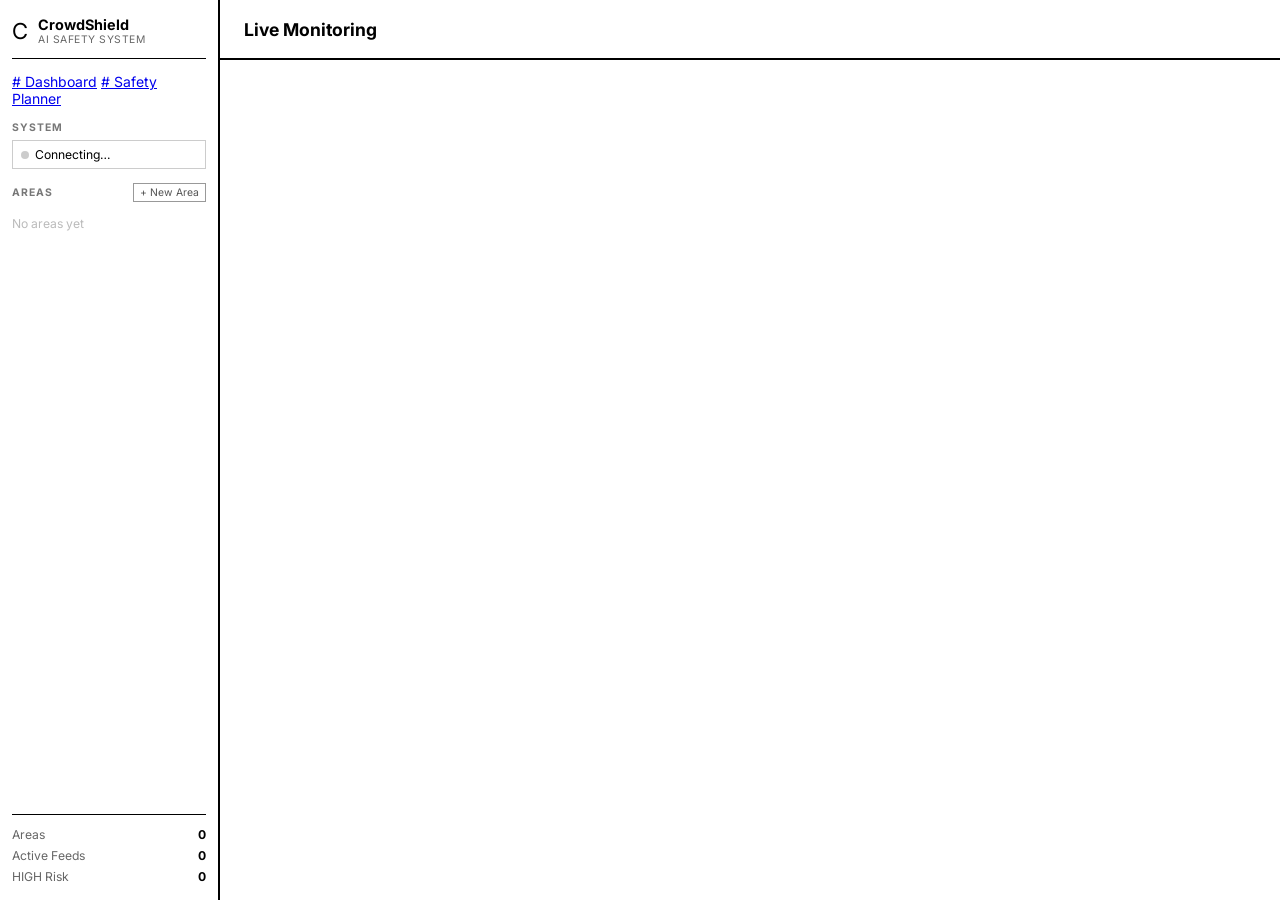
==== commit 59993bed: "basic implementation planner" ====
--- a/frontend/index.html
+++ b/frontend/index.html
@@ -4,170 +4,175 @@
     <meta charset="UTF-8">
     <meta name="viewport" content="width=device-width, initial-scale=1.0">
     <title>CrowdShield — Area-Based Monitoring</title>
-    <meta name="description" content="AI crowd safety monitoring with multi-area, multi-camera support.">
-    <link rel="preconnect" href="https://fonts.googleapis.com">
     <link href="https://fonts.googleapis.com/css2?family=Inter:wght@300;400;500;600;700&display=swap" rel="stylesheet">
     <link rel="stylesheet" href="css/style.css">
 </head>
 <body>
 
-<!-- ===== SIDEBAR ===== -->
-<aside class="sidebar">
-    <div class="sidebar-logo">
-        <span class="logo-icon">C</span>
-        <div>
-            <span class="logo-title">CrowdShield</span>
-            <span class="logo-sub">AI Safety System</span>
-        </div>
-    </div>
-
-    <div class="sidebar-section">
-        <div class="section-label">System</div>
-        <div class="connection-badge" id="connectionBadge">
-            <span class="badge-dot"></span>
-            <span id="connectionText">Connecting…</span>
-        </div>
-    </div>
-
-    <div class="sidebar-section" style="flex:1; overflow-y:auto;">
-        <div class="section-label-row">
-            <span class="section-label">Areas</span>
-            <button class="btn-inline" onclick="openAreaModal()">+ New Area</button>
-        </div>
-        <div id="areaList"><div class="no-items">No areas yet</div></div>
-    </div>
-
-    <div class="sidebar-footer">
-        <div class="stat-row"><span class="stat-label">Areas</span><span class="stat-val" id="statAreas">0</span></div>
-        <div class="stat-row"><span class="stat-label">Active Feeds</span><span class="stat-val" id="statFeeds">0</span></div>
-        <div class="stat-row"><span class="stat-label">HIGH Risk</span><span class="stat-val" id="statHigh">0</span></div>
-    </div>
-</aside>
-
-<!-- ===== MAIN ===== -->
-<main class="main-content">
-    <header class="topbar">
-        <div class="topbar-left">
-            <h1 class="topbar-title">Live Monitoring</h1>
-            <span class="topbar-time" id="systemTime"></span>
-        </div>
-        <div class="topbar-right">
-            <div class="layout-toggle">
-                <button class="layout-btn" id="layout1" onclick="setLayout(1)">1</button>
-                <button class="layout-btn active" id="layout2" onclick="setLayout(2)">2</button>
-                <button class="layout-btn" id="layout3" onclick="setLayout(3)">3</button>
+<div class="app-container">
+    <!-- ===== SIDEBAR ===== -->
+    <aside class="sidebar">
+        <div class="sidebar-logo">
+            <span class="logo-icon">C</span>
+            <div>
+                <span class="logo-title">CrowdShield</span>
+                <span class="logo-sub">AI Safety System</span>
             </div>
         </div>
-    </header>
 
-    <div id="mainContent">
-        <div class="empty-state" id="emptyState">
-            <div class="empty-icon">#</div>
-            <h2>No Areas Added</h2>
-            <p>Create an area first, then add cameras to start monitoring.</p>
-            <button class="btn-primary" onclick="openAreaModal()">Create First Area</button>
+        <nav class="sidebar-nav">
+            <a href="/" class="nav-item-link active" id="navDash"># Dashboard</a>
+            <a href="/planner.html" class="nav-item-link" id="navPlan"># Safety Planner</a>
+        </nav>
+
+        <div class="sidebar-section">
+            <div class="section-label">System</div>
+            <div class="connection-badge" id="connectionBadge">
+                <span class="badge-dot"></span>
+                <span id="connectionText">Connecting…</span>
+            </div>
         </div>
-    </div>
-</main>
 
-<!-- ===== MODAL: New Area ===== -->
-<div class="modal-overlay" id="areaModal">
-    <div class="modal">
+        <div class="sidebar-section" style="flex:1; overflow-y:auto;">
+            <div class="section-label-row">
+                <span class="section-label">Areas</span>
+                <button class="btn-inline" onclick="openAreaModal()">+ New Area</button>
+            </div>
+            <div id="areaList">
+                <div class="no-items">No areas yet</div>
+            </div>
+        </div>
+
+        <div class="sidebar-footer">
+            <div class="stat-row"><span class="stat-label">Areas</span><span class="stat-val" id="statAreas">0</span></div>
+            <div class="stat-row"><span class="stat-label">Active Feeds</span><span class="stat-val" id="statFeeds">0</span></div>
+            <div class="stat-row"><span class="stat-label">HIGH Risk</span><span class="stat-val" id="statHigh">0</span></div>
+        </div>
+    </aside>
+
+    <!-- ===== MAIN CONTENT ===== -->
+    <main class="main-content">
+        <header class="main-header">
+            <div class="header-left">
+                <h1>Live Monitoring</h1>
+            </div>
+            <div class="header-right">
+                <span id="headerTime" style="font-size: 0.8rem; color: #666;"></span>
+            </div>
+        </header>
+
+        <div id="dashboardView" style="padding: 24px; flex: 1; overflow-y: auto;">
+            <div id="areasGrid" class="areas-grid">
+                <!-- Areas injected by JS -->
+            </div>
+            
+            <div id="emptyState" class="empty-state" style="display: none;">
+                <div class="empty-icon">🛡️</div>
+                <h3>No areas monitored</h3>
+                <p>Add your first campus area from the sidebar to begin monitoring.</p>
+                <button class="btn-primary" onclick="openAreaModal()" style="margin-top: 20px;">Add Area</button>
+            </div>
+        </div>
+
+        <div id="toastContainer" class="toast-container"></div>
+    </main>
+</div>
+
+<!-- Modals -->
+<div id="areaModal" class="modal-overlay">
+    <div class="modal-card">
         <div class="modal-header">
-            <h2>New Monitoring Area</h2>
-            <button class="modal-close" onclick="closeAreaModal()">✕</button>
+            <h3>Add New Area</h3>
+            <button class="modal-close" onclick="closeAreaModal()">×</button>
         </div>
         <div class="modal-body">
-            <label class="form-label">Area Name *</label>
-            <input class="form-input" id="areaName" type="text" placeholder="e.g. North Gate, Sheep Pen A">
-
-            <label class="form-label" style="margin-top:14px;">Description</label>
-            <input class="form-input" id="areaDesc" type="text" placeholder="Optional description">
-
-            <label class="form-label" style="margin-top:14px;">Capacity Limit</label>
-            <input class="form-input" id="areaCapacity" type="number" min="0" placeholder="Max people (0 = unlimited)">
-        </div>
-        <div class="modal-footer">
-            <button class="btn-secondary" onclick="closeAreaModal()">Cancel</button>
-            <button class="btn-primary" onclick="createArea()">Create Area</button>
+            <div class="form-group">
+                <label class="form-label">Area Name</label>
+                <input type="text" id="areaName" class="form-input" placeholder="e.g. Main Hall">
+            </div>
+            <div class="form-group">
+                <label class="form-label">Description</label>
+                <input type="text" id="areaDesc" class="form-input" placeholder="Optional details...">
+            </div>
+            <button class="btn-primary" style="width: 100%; margin-top: 10px;" onclick="createArea()">Create Area</button>
         </div>
     </div>
 </div>
 
-<!-- ===== MODAL: Add Camera ===== -->
-<div class="modal-overlay" id="cameraModal">
-    <div class="modal">
+<div id="cameraModal" class="modal-overlay">
+    <div class="modal-card" style="max-width: 500px;">
         <div class="modal-header">
-            <h2>Add Camera to <span id="modalAreaName">Area</span></h2>
-            <button class="modal-close" onclick="closeCameraModal()">✕</button>
+            <h3>Add Camera to <span id="modalAreaName">...</span></h3>
+            <button class="modal-close" onclick="closeCameraModal()">×</button>
+        </div>
+        <div class="modal-tabs">
+            <button class="m-tab-btn active" id="tabBtnFile" onclick="setCamMode('file')">Video File</button>
+            <button class="m-tab-btn" id="tabBtnLive" onclick="setCamMode('live')">Live Feed</button>
         </div>
         <div class="modal-body">
-            <label class="form-label">Camera Name *</label>
-            <input class="form-input" id="camName" type="text" placeholder="e.g. Entrance Cam 1">
-
-            <label class="form-label" style="margin-top:14px;">Camera Type</label>
-            <select class="form-input" id="camType">
-                <option value="entry">Entry — People flowing in</option>
-                <option value="exit">Exit — People flowing out</option>
-                <option value="center">Center — Middle of area</option>
-                <option value="perimeter">Perimeter — Boundary / edge</option>
-                <option value="other" selected>Other</option>
-            </select>
-
-            <label class="form-label" style="margin-top:14px;">Description</label>
-            <input class="form-input" id="camDescription" type="text" placeholder="e.g. Facing main gate, left side">
-
-            <label class="form-label" style="margin-top:14px;">Upload Video</label>
-            <div class="file-drop-zone" id="camDropZone" onclick="document.getElementById('camFileInput').click()">
-                <div class="drop-icon">V</div>
-                <div class="drop-text" id="camDropText">Click or drag video here</div>
-                <div class="drop-hint">MP4, AVI, MOV — up to 500 MB</div>
+            <div id="camModeFile">
+                <div class="file-drop-zone" id="camDropZone">
+                    <input type="file" id="camFileInput" accept="video/*" hidden>
+                    <p id="camDropText">Click or drag video here</p>
+                </div>
             </div>
-            <input type="file" id="camFileInput" accept="video/*" style="display:none;">
-
-            <div id="camUploadProgress" style="display:none; margin-top:12px;">
-                <div class="progress-bar-track"><div class="progress-bar-fill" id="camProgressFill"></div></div>
-                <span class="progress-label" id="camProgressLabel">Uploading…</span>
+            <div id="camModeLive" style="display: none;">
+                <div class="form-group">
+                    <label class="form-label">Source URL / Index</label>
+                    <input type="text" id="camSourceUrl" class="form-input" placeholder="e.g. 0 or rtsp://...">
+                    <p class="form-hint">Enter '0' for webcam, or an RTSP URL.</p>
+                </div>
             </div>
-        </div>
-        <div class="modal-footer">
-            <button class="btn-secondary" onclick="closeCameraModal()">Cancel</button>
-            <button class="btn-primary" id="camSubmitBtn" onclick="uploadCamera()" disabled>Start Monitoring</button>
+            <div class="form-group" style="margin-top: 15px;">
+                <label class="form-label">Camera Name</label>
+                <input type="text" id="camName" class="form-input" placeholder="e.g. Entrance A">
+            </div>
+            <div style="display: grid; grid-template-columns: 1fr 1fr; gap: 10px;">
+                <div class="form-group">
+                    <label class="form-label">Type</label>
+                    <select id="camType" class="form-input">
+                        <option value="entry">Entry/Exit</option>
+                        <option value="center">Center</option>
+                        <option value="other" selected>Other</option>
+                    </select>
+                </div>
+                <div class="form-group">
+                    <label class="form-label">Description</label>
+                    <input type="text" id="camDescription" class="form-input" placeholder="Building 1, etc.">
+                </div>
+            </div>
+            <div id="camUploadProgress" style="display:none; margin-top:15px;">
+                <div class="progress-bar"><div class="progress-fill" id="camProgressFill"></div></div>
+            </div>
+            <button class="btn-primary" id="camSubmitBtn" style="width: 100%; margin-top: 15px;" onclick="uploadCamera()" disabled>Start Monitor</button>
         </div>
     </div>
 </div>
 
-<!-- ===== MODAL: Add Personnel ===== -->
-<div class="modal-overlay" id="personnelModal">
-    <div class="modal">
+<div id="personnelModal" class="modal-overlay">
+    <div class="modal-card">
         <div class="modal-header">
-            <h2>Add Personnel to <span id="pModalAreaName">Area</span></h2>
-            <button class="modal-close" onclick="closePersonnelModal()">✕</button>
+            <h3>Assign Personnel</h3>
+            <button class="modal-close" onclick="closePersonnelModal()">×</button>
         </div>
         <div class="modal-body">
-            <label class="form-label">Full Name *</label>
-            <input class="form-input" id="pName" type="text" placeholder="e.g. Ravi Kumar">
-
-            <label class="form-label" style="margin-top:14px;">Role</label>
-            <input class="form-input" id="pRole" type="text" placeholder="e.g. Security Officer, Supervisor">
-
-            <label class="form-label" style="margin-top:14px;">Email</label>
-            <input class="form-input" id="pEmail" type="email" placeholder="e.g. ravi@example.com">
-
-            <label class="form-label" style="margin-top:14px;">Phone</label>
-            <input class="form-input" id="pPhone" type="tel" placeholder="e.g. +91 98765 43210">
-        </div>
-        <div class="modal-footer">
-            <button class="btn-secondary" onclick="closePersonnelModal()">Cancel</button>
-            <button class="btn-primary" onclick="addPersonnel()">Add Personnel</button>
+            <div class="form-group">
+                <label class="form-label">Name</label>
+                <input type="text" id="personName" class="form-input" placeholder="e.g. Officer Smith">
+            </div>
+            <div class="form-group">
+                <label class="form-label">Contact Method</label>
+                <select id="personContact" class="form-input">
+                    <option value="radio">Radio</option>
+                    <option value="mobile">Mobile</option>
+                </select>
+            </div>
+            <button class="btn-primary" style="width: 100%; margin-top: 10px;" onclick="addPersonnel()">Assign</button>
         </div>
     </div>
 </div>
 
-<!-- Toasts -->
-<div class="toast-container" id="toastContainer"></div>
-
-<script src="https://cdn.socket.io/4.5.4/socket.io.min.js"></script>
+<script src="https://cdn.socket.io/4.0.0/socket.io.min.js"></script>
 <script src="js/dashboard.js"></script>
 </body>
-</html>
+</html>
--- a/frontend/css/style.css
+++ b/frontend/css/style.css
@@ -1,12 +1,23 @@
-* { margin:0; padding:0; box-sizing:border-box; font-family: 'Inter', monospace; }
+* {
+    margin: 0;
+    padding: 0;
+    box-sizing: border-box;
+    font-family: 'Inter', monospace;
+}
 
 body {
     background: #ffffff;
     color: #000000;
-    display: flex;
     min-height: 100vh;
     font-size: 14px;
-}
+    overflow-x: hidden;
+}
+
+.app-container {
+    display: flex;
+    min-height: 100vh;
+}
+
 
 /* ===== SIDEBAR ===== */
 .sidebar {
@@ -18,88 +29,225 @@
     flex-direction: column;
     gap: 14px;
     position: fixed;
-    top: 0; left: 0;
+    top: 0;
+    left: 0;
     background: #fff;
     z-index: 100;
 }
 
 .sidebar-logo {
-    display: flex; align-items: center; gap: 10px;
+    display: flex;
+    align-items: center;
+    gap: 10px;
     border-bottom: 1px solid #000;
     padding-bottom: 12px;
 }
-.logo-icon  { font-size: 22px; }
-.logo-title { font-size: 0.9rem; font-weight: 700; display: block; }
-.logo-sub   { font-size: 0.65rem; color: #666; display: block; text-transform: uppercase; letter-spacing: 0.05em; }
-
-.sidebar-section { display: flex; flex-direction: column; gap: 6px; }
+
+.logo-icon {
+    font-size: 22px;
+}
+
+.logo-title {
+    font-size: 0.9rem;
+    font-weight: 700;
+    display: block;
+}
+
+.logo-sub {
+    font-size: 0.65rem;
+    color: #666;
+    display: block;
+    text-transform: uppercase;
+    letter-spacing: 0.05em;
+}
+
+.sidebar-section {
+    display: flex;
+    flex-direction: column;
+    gap: 6px;
+}
+
 .section-label {
-    font-size: 0.65rem; text-transform: uppercase;
-    letter-spacing: 0.1em; font-weight: 700; color: #777;
-}
+    font-size: 0.65rem;
+    text-transform: uppercase;
+    letter-spacing: 0.1em;
+    font-weight: 700;
+    color: #777;
+}
+
 .section-label-row {
-    display: flex; align-items: center; justify-content: space-between;
-    font-size: 0.65rem; text-transform: uppercase;
-    letter-spacing: 0.1em; font-weight: 700; color: #777;
+    display: flex;
+    align-items: center;
+    justify-content: space-between;
+    font-size: 0.65rem;
+    text-transform: uppercase;
+    letter-spacing: 0.1em;
+    font-weight: 700;
+    color: #777;
     margin-bottom: 4px;
 }
 
 .connection-badge {
-    display: flex; align-items: center; gap: 6px;
-    font-size: 0.76rem; padding: 6px 8px; border: 1px solid #ccc;
-}
-.badge-dot { width: 8px; height: 8px; border-radius: 50%; background: #ccc; }
-.connection-badge.connected .badge-dot { background: #000; }
-.connection-badge.offline   .badge-dot { background: #bbb; }
-
-.sidebar-area-item { padding: 6px 0; border-bottom: 1px dashed #eee; }
-.sidebar-area-name { font-size: 0.8rem; font-weight: 600; cursor: pointer; }
-.sidebar-area-name:hover { text-decoration: underline; }
-.sidebar-area-meta { font-size: 0.7rem; color: #888; margin-top: 2px; }
-
-.no-items { font-size: 0.76rem; color: #bbb; padding: 4px 0; }
+    display: flex;
+    align-items: center;
+    gap: 6px;
+    font-size: 0.76rem;
+    padding: 6px 8px;
+    border: 1px solid #ccc;
+}
+
+.badge-dot {
+    width: 8px;
+    height: 8px;
+    border-radius: 50%;
+    background: #ccc;
+}
+
+.connection-badge.connected .badge-dot {
+    background: #000;
+}
+
+.connection-badge.offline .badge-dot {
+    background: #bbb;
+}
+
+.sidebar-area-item {
+    padding: 6px 0;
+    border-bottom: 1px dashed #eee;
+}
+
+.sidebar-area-name {
+    font-size: 0.8rem;
+    font-weight: 600;
+    cursor: pointer;
+}
+
+.sidebar-area-name:hover {
+    text-decoration: underline;
+}
+
+.sidebar-area-meta {
+    font-size: 0.7rem;
+    color: #888;
+    margin-top: 2px;
+}
+
+.no-items {
+    font-size: 0.76rem;
+    color: #bbb;
+    padding: 4px 0;
+}
 
 .sidebar-footer {
     margin-top: auto;
     border-top: 1px solid #000;
     padding-top: 12px;
-    display: flex; flex-direction: column; gap: 6px;
-}
-.stat-row  { display: flex; justify-content: space-between; font-size: 0.76rem; }
-.stat-label{ color: #666; }
-.stat-val  { font-weight: 700; }
+    display: flex;
+    flex-direction: column;
+    gap: 6px;
+}
+
+.stat-row {
+    display: flex;
+    justify-content: space-between;
+    font-size: 0.76rem;
+}
+
+.stat-label {
+    color: #666;
+}
+
+.stat-val {
+    font-weight: 700;
+}
 
 /* ===== MAIN ===== */
-.main-content { margin-left: 220px; flex: 1; display: flex; flex-direction: column; }
+.main-content {
+    margin-left: 220px;
+    flex: 1;
+    display: flex;
+    flex-direction: column;
+}
 
 .topbar {
     border-bottom: 2px solid #000;
     padding: 10px 20px;
-    display: flex; align-items: center; justify-content: space-between;
-    position: sticky; top: 0; background: #fff; z-index: 50;
-}
-.topbar-title { font-size: 0.95rem; font-weight: 700; }
-.topbar-time  { font-size: 0.72rem; color: #888; margin-left: 10px; }
-.topbar-left  { display: flex; align-items: center; }
-
-.layout-toggle { display: flex; gap: 4px; }
+    display: flex;
+    align-items: center;
+    justify-content: space-between;
+    position: sticky;
+    top: 0;
+    background: #fff;
+    z-index: 50;
+}
+
+.topbar-title {
+    font-size: 0.95rem;
+    font-weight: 700;
+}
+
+.topbar-time {
+    font-size: 0.72rem;
+    color: #888;
+    margin-left: 10px;
+}
+
+.topbar-left {
+    display: flex;
+    align-items: center;
+}
+
+.layout-toggle {
+    display: flex;
+    gap: 4px;
+}
+
 .layout-btn {
-    border: 1px solid #000; background: #fff;
-    padding: 4px 10px; cursor: pointer; font-size: 0.8rem; font-family: inherit;
-}
-.layout-btn:hover  { background: #f0f0f0; }
-.layout-btn.active { background: #000; color: #fff; }
+    border: 1px solid #000;
+    background: #fff;
+    padding: 4px 10px;
+    cursor: pointer;
+    font-size: 0.8rem;
+    font-family: inherit;
+}
+
+.layout-btn:hover {
+    background: #f0f0f0;
+}
+
+.layout-btn.active {
+    background: #000;
+    color: #fff;
+}
 
 /* Empty state */
 .empty-state {
-    padding: 80px 40px; text-align: center;
-    display: flex; flex-direction: column; align-items: center; gap: 14px;
-    border: 2px dashed #ddd; margin: 24px;
-    min-height: 300px; justify-content: center;
-}
-.empty-icon { font-size: 2.5rem; }
-.empty-state h2 { font-size: 1.1rem; }
-.empty-state p { font-size: 0.85rem; color: #666; max-width: 300px; line-height: 1.5; }
+    padding: 80px 40px;
+    text-align: center;
+    display: flex;
+    flex-direction: column;
+    align-items: center;
+    gap: 14px;
+    border: 2px dashed #ddd;
+    margin: 24px;
+    min-height: 300px;
+    justify-content: center;
+}
+
+.empty-icon {
+    font-size: 2.5rem;
+}
+
+.empty-state h2 {
+    font-size: 1.1rem;
+}
+
+.empty-state p {
+    font-size: 0.85rem;
+    color: #666;
+    max-width: 300px;
+    line-height: 1.5;
+}
 
 /* ===== AREA SECTION ===== */
 .area-section {
@@ -108,223 +256,653 @@
 }
 
 .area-header {
-    display: flex; align-items: center; justify-content: space-between;
+    display: flex;
+    align-items: center;
+    justify-content: space-between;
     padding: 12px 16px;
     background: #f8f8f8;
     border-bottom: 1px solid #000;
-    flex-wrap: wrap; gap: 8px;
-}
-.area-header-left { display: flex; align-items: center; gap: 10px; }
-.area-icon { font-size: 1.2rem; }
-.area-title { font-size: 0.95rem; font-weight: 700; }
-.area-meta  { font-size: 0.72rem; color: #777; }
-.area-header-right { display: flex; gap: 6px; flex-wrap: wrap; }
+    flex-wrap: wrap;
+    gap: 8px;
+}
+
+.area-header-left {
+    display: flex;
+    align-items: center;
+    gap: 10px;
+}
+
+.area-icon {
+    font-size: 1.2rem;
+}
+
+.area-title {
+    font-size: 0.95rem;
+    font-weight: 700;
+}
+
+.area-meta {
+    font-size: 0.72rem;
+    color: #777;
+}
+
+.area-header-right {
+    display: flex;
+    gap: 6px;
+    flex-wrap: wrap;
+}
 
 /* Tabs */
 .area-tabs {
-    display: flex; border-bottom: 1px solid #000;
-}
+    display: flex;
+    border-bottom: 1px solid #000;
+}
+
 .tab-btn {
-    padding: 8px 16px; border: none; background: none;
-    font-family: inherit; font-size: 0.82rem; cursor: pointer;
+    padding: 8px 16px;
+    border: none;
+    background: none;
+    font-family: inherit;
+    font-size: 0.82rem;
+    cursor: pointer;
     border-right: 1px solid #000;
 }
-.tab-btn:hover  { background: #f0f0f0; }
-.tab-btn.active { background: #000; color: #fff; font-weight: 600; }
-
-.tab-panel { padding: 16px; }
-.tab-panel.hidden { display: none; }
+
+.tab-btn:hover {
+    background: #f0f0f0;
+}
+
+.tab-btn.active {
+    background: #000;
+    color: #fff;
+    font-weight: 600;
+}
+
+.tab-panel {
+    padding: 16px;
+}
+
+.tab-panel.hidden {
+    display: none;
+}
 
 /* ===== CAMERA GRID ===== */
 .camera-grid {
-    display: grid; gap: 14px; align-content: start;
-}
-.camera-grid.cols-1 { grid-template-columns: 1fr; max-width: 600px; }
-.camera-grid.cols-2 { grid-template-columns: repeat(2, 1fr); }
-.camera-grid.cols-3 { grid-template-columns: repeat(3, 1fr); }
-
-.no-cameras-msg { font-size: 0.8rem; color: #aaa; padding: 12px 0; }
+    display: grid;
+    gap: 14px;
+    align-content: start;
+}
+
+.camera-grid.cols-1 {
+    grid-template-columns: 1fr;
+    max-width: 600px;
+}
+
+.camera-grid.cols-2 {
+    grid-template-columns: repeat(2, 1fr);
+}
+
+.camera-grid.cols-3 {
+    grid-template-columns: repeat(3, 1fr);
+}
+
+.no-cameras-msg {
+    font-size: 0.8rem;
+    color: #aaa;
+    padding: 12px 0;
+}
 
 /* ===== CAMERA CARD ===== */
 .camera-card {
     border: 1px solid #000;
-    display: flex; flex-direction: column;
-}
-.camera-card.risk-HIGH   { border-width: 2px; }
+    display: flex;
+    flex-direction: column;
+}
+
+.camera-card.risk-HIGH {
+    border-width: 2px;
+}
 
 .cam-card-header {
-    display: flex; align-items: center; gap: 8px;
+    display: flex;
+    align-items: center;
+    gap: 8px;
     padding: 7px 10px;
     border-bottom: 1px solid #000;
     background: #f8f8f8;
 }
-.cam-card-dot { width: 9px; height: 9px; border-radius: 50%; background: #ccc; flex-shrink: 0; }
-.cam-card-dot.LOW    { background: #ccc; }
-.cam-card-dot.MEDIUM { background: #666; }
-.cam-card-dot.HIGH   { background: #000; }
-.cam-card-name { font-weight: 600; font-size: 0.8rem; flex: 1; }
-.cam-card-id   { font-size: 0.65rem; color: #aaa; }
-.cam-card-remove { background: none; border: none; cursor: pointer; font-size: 0.9rem; padding: 2px 5px; color: #aaa; }
-.cam-card-remove:hover { color: #000; }
+
+.cam-card-dot {
+    width: 9px;
+    height: 9px;
+    border-radius: 50%;
+    background: #ccc;
+    flex-shrink: 0;
+}
+
+.cam-card-dot.LOW {
+    background: #ccc;
+}
+
+.cam-card-dot.MEDIUM {
+    background: #666;
+}
+
+.cam-card-dot.HIGH {
+    background: #000;
+}
+
+.cam-card-name {
+    font-weight: 600;
+    font-size: 0.8rem;/* ===== NAV ITEMS ===== */
+.sidebar-nav {
+    display: flex;
+    flex-direction: column;
+    gap: 4px;
+    margin-top: 20px;
+}
+.nav-item-link {
+    display: block;
+    padding: 10px 16px;
+    margin: 0 12px;
+    border-radius: 8px;
+    color: #666;
+    text-decoration: none;
+    font-size: 0.85rem;
+    font-weight: 600;
+    transition: all 0.2s;
+}
+.nav-item-link:hover {
+    background: #f0f0f0;
+    color: #000;
+}
+.nav-item-link.active {
+    background: #000;
+    color: #fff;
+}
+
+    flex: 1;
+}
+
+.cam-card-id {
+    font-size: 0.65rem;
+    color: #aaa;
+}
+
+.cam-card-remove {
+    background: none;
+    border: none;
+    cursor: pointer;
+    font-size: 0.9rem;
+    padding: 2px 5px;
+    color: #aaa;
+}
+
+.cam-card-remove:hover {
+    color: #000;
+}
 
 .cam-video-wrap {
-    position: relative; background: #eee;
-    height: 190px; overflow: hidden;
-    display: flex; align-items: center; justify-content: center;
-}
-.cam-video-wrap img { width: 100%; height: 100%; object-fit: cover; }
+    position: relative;
+    background: #eee;
+    height: 190px;
+    overflow: hidden;
+    display: flex;
+    align-items: center;
+    justify-content: center;
+}
+
+.cam-video-wrap img {
+    width: 100%;
+    height: 100%;
+    object-fit: cover;
+}
+
 .cam-placeholder {
-    position: absolute; inset: 0;
-    display: flex; flex-direction: column; align-items: center; justify-content: center;
-    gap: 6px; color: #bbb; font-size: 0.78rem;
-}
-.cam-placeholder-icon { font-size: 1.5rem; }
+    position: absolute;
+    inset: 0;
+    display: flex;
+    flex-direction: column;
+    align-items: center;
+    justify-content: center;
+    gap: 6px;
+    color: #bbb;
+    font-size: 0.78rem;
+}
+
+.cam-placeholder-icon {
+    font-size: 1.5rem;
+}
+
 .cam-risk-badge {
-    position: absolute; top: 6px; left: 6px;
-    padding: 2px 8px; border: 1px solid #000;
-    background: #fff; font-size: 0.68rem; font-weight: 700;
+    position: absolute;
+    top: 6px;
+    left: 6px;
+    padding: 2px 8px;
+    border: 1px solid #000;
+    background: #fff;
+    font-size: 0.68rem;
+    font-weight: 700;
 }
 
 .cam-stats {
-    display: grid; grid-template-columns: repeat(3, 1fr);
+    display: grid;
+    grid-template-columns: repeat(3, 1fr);
     border-top: 1px solid #000;
 }
+
 .cam-stat {
     padding: 6px 10px;
     border-right: 1px solid #ddd;
 }
-.cam-stat:last-child { border-right: none; }
-.cam-stat-label { font-size: 0.62rem; text-transform: uppercase; color: #888; }
-.cam-stat-value { font-size: 0.9rem; font-weight: 700; margin-top: 2px; }
-.cam-stat-value.v-low    { color: #555; }
-.cam-stat-value.v-medium { color: #333; }
-.cam-stat-value.v-high   { color: #000; font-weight: 800; }
+
+.cam-stat:last-child {
+    border-right: none;
+}
+
+.cam-stat-label {
+    font-size: 0.62rem;
+    text-transform: uppercase;
+    color: #888;
+}
+
+.cam-stat-value {
+    font-size: 0.9rem;
+    font-weight: 700;
+    margin-top: 2px;
+}
+
+.cam-stat-value.v-low {
+    color: #555;
+}
+
+.cam-stat-value.v-medium {
+    color: #333;
+}
+
+.cam-stat-value.v-high {
+    color: #000;
+    font-weight: 800;
+}
 
 .cam-alerts {
-    padding: 6px 10px; border-top: 1px solid #000;
-    min-height: 30px; max-height: 70px; overflow-y: auto;
-}
-.cam-alert-item { display: flex; align-items: baseline; gap: 6px; font-size: 0.72rem; padding: 2px 0; }
+    padding: 6px 10px;
+    border-top: 1px solid #000;
+    min-height: 30px;
+    max-height: 70px;
+    overflow-y: auto;
+}
+
+.cam-alert-item {
+    display: flex;
+    align-items: baseline;
+    gap: 6px;
+    font-size: 0.72rem;
+    padding: 2px 0;
+}
+
 .cam-alert-badge {
-    font-size: 0.6rem; font-weight: 700; padding: 1px 5px;
-    border: 1px solid #000; text-transform: uppercase; flex-shrink: 0;
-}
-.cam-no-alerts { font-size: 0.72rem; color: #bbb; }
+    font-size: 0.6rem;
+    font-weight: 700;
+    padding: 1px 5px;
+    border: 1px solid #000;
+    text-transform: uppercase;
+    flex-shrink: 0;
+}
+
+.cam-no-alerts {
+    font-size: 0.72rem;
+    color: #bbb;
+}
 
 /* ===== PERSONNEL ===== */
-.personnel-list { display: flex; flex-direction: column; gap: 10px; }
+.personnel-list {
+    display: flex;
+    flex-direction: column;
+    gap: 10px;
+}
+
 .personnel-card {
-    display: flex; align-items: center; gap: 12px;
-    padding: 10px 14px; border: 1px solid #ccc;
-}
+    display: flex;
+    align-items: center;
+    gap: 12px;
+    padding: 10px 14px;
+    border: 1px solid #ccc;
+}
+
 .personnel-avatar {
-    width: 36px; height: 36px; border-radius: 50%;
-    background: #000; color: #fff;
-    display: flex; align-items: center; justify-content: center;
-    font-weight: 700; font-size: 0.9rem; flex-shrink: 0;
-}
-.personnel-info   { flex: 1; min-width: 0; }
-.personnel-name   { font-weight: 600; font-size: 0.85rem; }
-.personnel-role   { font-size: 0.72rem; color: #666; margin-top: 2px; }
-.personnel-contact{ font-size: 0.72rem; color: #888; margin-top: 1px; }
+    width: 36px;
+    height: 36px;
+    border-radius: 50%;
+    background: #000;
+    color: #fff;
+    display: flex;
+    align-items: center;
+    justify-content: center;
+    font-weight: 700;
+    font-size: 0.9rem;
+    flex-shrink: 0;
+}
+
+.personnel-info {
+    flex: 1;
+    min-width: 0;
+}
+
+.personnel-name {
+    font-weight: 600;
+    font-size: 0.85rem;
+}
+
+.personnel-role {
+    font-size: 0.72rem;
+    color: #666;
+    margin-top: 2px;
+}
+
+.personnel-contact {
+    font-size: 0.72rem;
+    color: #888;
+    margin-top: 1px;
+}
 
 /* ===== BUTTONS ===== */
 .btn-primary {
-    padding: 8px 16px; background: #000; color: #fff;
-    border: none; cursor: pointer; font-family: inherit; font-size: 0.82rem; font-weight: 600;
-}
-.btn-primary:hover   { background: #333; }
-.btn-primary:disabled{ background: #ccc; cursor: not-allowed; }
+    padding: 8px 16px;
+    background: #000;
+    color: #fff;
+    border: none;
+    cursor: pointer;
+    font-family: inherit;
+    font-size: 0.82rem;
+    font-weight: 600;
+}
+
+.btn-primary:hover {
+    background: #333;
+}
+
+.btn-primary:disabled {
+    background: #ccc;
+    cursor: not-allowed;
+}
 
 .btn-secondary {
-    padding: 8px 16px; background: #fff; color: #000;
-    border: 1px solid #000; cursor: pointer; font-family: inherit; font-size: 0.82rem;
-}
-.btn-secondary:hover { background: #f0f0f0; }
+    padding: 8px 16px;
+    background: #fff;
+    color: #000;
+    border: 1px solid #000;
+    cursor: pointer;
+    font-family: inherit;
+    font-size: 0.82rem;
+}
+
+.btn-secondary:hover {
+    background: #f0f0f0;
+}
 
 .btn-sm {
-    padding: 5px 10px; border: 1px solid #000; background: #fff;
-    font-family: inherit; font-size: 0.75rem; cursor: pointer;
-}
-.btn-sm:hover        { background: #f0f0f0; }
-.btn-sm.primary      { background: #000; color: #fff; }
-.btn-sm.primary:hover{ background: #333; }
-.btn-sm.danger       { border-color: #999; color: #999; }
-.btn-sm.danger:hover { background: #fff; border-color: #000; color: #000; }
+    padding: 5px 10px;
+    border: 1px solid #000;
+    background: #fff;
+    font-family: inherit;
+    font-size: 0.75rem;
+    cursor: pointer;
+}
+
+.btn-sm:hover {
+    background: #f0f0f0;
+}
+
+.btn-sm.primary {
+    background: #000;
+    color: #fff;
+}
+
+.btn-sm.primary:hover {
+    background: #333;
+}
+
+.btn-sm.danger {
+    border-color: #999;
+    color: #999;
+}
+
+.btn-sm.danger:hover {
+    background: #fff;
+    border-color: #000;
+    color: #000;
+}
 
 .btn-inline {
-    font-family: inherit; font-size: 0.65rem; padding: 2px 6px;
-    border: 1px solid #999; background: none; cursor: pointer; color: #555;
-}
-.btn-inline:hover { border-color: #000; color: #000; }
-
-/* ===== MODAL ===== */
+    font-family: inherit;
+    font-size: 0.65rem;
+    padding: 2px 6px;
+    border: 1px solid #999;
+    background: none;
+    cursor: pointer;
+    color: #555;
+}
+
+.btn-inline:hover {
+    border-color: #000;
+    color: #000;
+}
+
+/* ===== MAIN CONTENT ===== */
+.main-content {
+    flex: 1;
+    margin-left: 220px; /* sidebar width */
+    display: flex;
+    flex-direction: column;
+    min-height: 100vh;
+}
+
+.main-header {
+    height: 60px;
+    border-bottom: 2px solid #000;
+    padding: 0 24px;
+    display: flex;
+    align-items: center;
+    justify-content: space-between;
+    background: #fff;
+    position: sticky;
+    top: 0;
+    z-index: 10;
+}
+.main-header h1 { font-size: 1.1rem; font-weight: 700; margin: 0; }
+
+.header-right { display: flex; gap: 10px; }
+
+/* ===== BUTTONS ===== */
+.btn-primary {
+    background: #000; color: #fff; border: none; padding: 10px 20px;
+    font-weight: 600; cursor: pointer; border-radius: 6px; font-size: 0.85rem;
+}
+.btn-primary:hover { background: #333; }
+
+.btn-secondary {
+    background: #fff; color: #000; border: 1.5px solid #000; padding: 10px 20px;
+    font-weight: 600; cursor: pointer; border-radius: 6px; font-size: 0.85rem;
+}
+.btn-secondary:hover { background: #f5f5f5; }
 .modal-overlay {
-    position: fixed; inset: 0; z-index: 200;
-    background: rgba(0,0,0,0.5);
-    display: none; align-items: center; justify-content: center;
-}
-.modal-overlay.open { display: flex; }
+    position: fixed;
+    inset: 0;
+    z-index: 200;
+    background: rgba(0, 0, 0, 0.5);
+    display: none;
+    align-items: center;
+    justify-content: center;
+}
+
+.modal-overlay.open {
+    display: flex;
+}
+
 .modal {
-    background: #fff; border: 2px solid #000;
+    background: #fff;
+    border: 2px solid #000;
     width: min(460px, 94vw);
 }
+
 .modal-header {
-    padding: 14px 18px 10px; border-bottom: 1px solid #000;
-    display: flex; align-items: center; justify-content: space-between;
-}
-.modal-header h2 { font-size: 0.9rem; font-weight: 700; }
-.modal-close { background: none; border: none; cursor: pointer; font-size: 1rem; }
-.modal-body  { padding: 18px; }
+    padding: 14px 18px 10px;
+    border-bottom: 1px solid #000;
+    display: flex;
+    align-items: center;
+    justify-content: space-between;
+}
+
+.modal-header h2 {
+    font-size: 0.9rem;
+    font-weight: 700;
+}
+
+.modal-close {
+    background: none;
+    border: none;
+    cursor: pointer;
+    font-size: 1rem;
+}
+
+.modal-body {
+    padding: 18px;
+}
+
 .modal-footer {
-    padding: 12px 18px; border-top: 1px solid #000;
-    display: flex; gap: 8px; justify-content: flex-end;
-}
-.form-label { display: block; font-size: 0.75rem; font-weight: 600; margin-bottom: 4px; }
+    padding: 12px 18px;
+    border-top: 1px solid #000;
+    display: flex;
+    gap: 8px;
+    justify-content: flex-end;
+}
+
+.form-label {
+    display: block;
+    font-size: 0.75rem;
+    font-weight: 600;
+    margin-bottom: 4px;
+}
+
 .form-input {
-    width: 100%; padding: 7px 10px;
-    border: 1px solid #000; background: #fff;
-    font-family: inherit; font-size: 0.85rem; outline: none;
-}
-.form-input:focus { border-width: 2px; }
+    width: 100%;
+    padding: 7px 10px;
+    border: 1px solid #000;
+    background: #fff;
+    font-family: inherit;
+    font-size: 0.85rem;
+    outline: none;
+}
+
+.form-input:focus {
+    border-width: 2px;
+}
 
 .file-drop-zone {
-    border: 2px dashed #ccc; padding: 24px 16px;
-    text-align: center; cursor: pointer; background: #fafafa;
-}
-.file-drop-zone:hover, .file-drop-zone.dragover { border-color: #000; background: #f0f0f0; }
-.drop-icon { font-size: 1.6rem; margin-bottom: 6px; }
-.drop-text { font-size: 0.82rem; }
-.drop-hint { font-size: 0.7rem; color: #aaa; margin-top: 3px; }
-
-.progress-bar-track { height: 4px; background: #e0e0e0; margin-top: 10px; }
-.progress-bar-fill  { height: 100%; background: #000; width: 0%; transition: width 0.3s; }
-.progress-label { font-size: 0.7rem; color: #888; margin-top: 4px; display: block; }
+    border: 2px dashed #ccc;
+    padding: 24px 16px;
+    text-align: center;
+    cursor: pointer;
+    background: #fafafa;
+}
+
+.file-drop-zone:hover,
+.file-drop-zone.dragover {
+    border-color: #000;
+    background: #f0f0f0;
+}
+
+.drop-icon {
+    font-size: 1.6rem;
+    margin-bottom: 6px;
+}
+
+.drop-text {
+    font-size: 0.82rem;
+}
+
+.drop-hint {
+    font-size: 0.7rem;
+    color: #aaa;
+    margin-top: 3px;
+}
+
+.progress-bar-track {
+    height: 4px;
+    background: #e0e0e0;
+    margin-top: 10px;
+}
+
+.progress-bar-fill {
+    height: 100%;
+    background: #000;
+    width: 0%;
+    transition: width 0.3s;
+}
+
+.progress-label {
+    font-size: 0.7rem;
+    color: #888;
+    margin-top: 4px;
+    display: block;
+}
 
 /* ===== TOAST ===== */
 .toast-container {
-    position: fixed; bottom: 18px; right: 18px; z-index: 300;
-    display: flex; flex-direction: column; gap: 7px;
-}
+    position: fixed;
+    bottom: 18px;
+    right: 18px;
+    z-index: 300;
+    display: flex;
+    flex-direction: column;
+    gap: 7px;
+}
+
 .toast {
-    background: #000; color: #fff;
-    padding: 9px 14px; min-width: 200px; max-width: 300px;
-    font-size: 0.78rem; display: flex; align-items: center; gap: 8px;
-    border-left: 3px solid #fff; transition: opacity 0.3s;
-}
-.toast.success { border-left-color: #aaa; }
-.toast.error   { border-left-color: #666; }
-.toast-icon    { flex-shrink: 0; }
+    background: #000;
+    color: #fff;
+    padding: 9px 14px;
+    min-width: 200px;
+    max-width: 300px;
+    font-size: 0.78rem;
+    display: flex;
+    align-items: center;
+    gap: 8px;
+    border-left: 3px solid #fff;
+    transition: opacity 0.3s;
+}
+
+.toast.success {
+    border-left-color: #aaa;
+}
+
+.toast.error {
+    border-left-color: #666;
+}
+
+.toast-icon {
+    flex-shrink: 0;
+}
 
 /* ===== SCROLLBAR ===== */
-::-webkit-scrollbar { width: 4px; }
-::-webkit-scrollbar-thumb { background: #ddd; }
+::-webkit-scrollbar {
+    width: 4px;
+}
+
+::-webkit-scrollbar-thumb {
+    background: #ddd;
+}
 
 /* ===== CAMERA TYPE PILL ===== */
 .cam-type-pill {
-    font-size: 0.6rem; padding: 2px 6px;
-    border: 1px solid #ccc; background: #f5f5f5;
-    color: #555; white-space: nowrap; flex-shrink: 0;
+    font-size: 0.6rem;
+    padding: 2px 6px;
+    border: 1px solid #ccc;
+    background: #f5f5f5;
+    color: #555;
+    white-space: nowrap;
+    flex-shrink: 0;
 }
 
 /* ===== CAMERA DESCRIPTION BAR ===== */
@@ -333,8 +911,10 @@
     background: #fafafa;
     border-bottom: 1px solid #eee;
 }
+
 .cam-card-desc {
-    font-size: 0.68rem; color: #888;
+    font-size: 0.68rem;
+    color: #888;
 }
 
 /* ===== AREA ESCALATION BANNER ===== */
@@ -344,29 +924,59 @@
 }
 
 .area-escalation-banner {
-    display: flex; align-items: center; gap: 12px;
+    display: flex;
+    align-items: center;
+    gap: 12px;
     padding: 10px 16px;
-    background: #000; color: #fff;
+    background: #000;
+    color: #fff;
     border-bottom: 1px solid #333;
     animation: slideInBanner 0.3s ease;
 }
+
 @keyframes slideInBanner {
-    from { opacity: 0; transform: translateY(-8px); }
-    to   { opacity: 1; transform: translateY(0); }
-}
-.escalation-icon { font-size: 1.2rem; flex-shrink: 0; }
-.escalation-msg  { flex: 1; font-size: 0.82rem; font-weight: 600; }
+    from {
+        opacity: 0;
+        transform: translateY(-8px);
+    }
+
+    to {
+        opacity: 1;
+        transform: translateY(0);
+    }
+}
+
+.escalation-icon {
+    font-size: 1.2rem;
+    flex-shrink: 0;
+}
+
+.escalation-msg {
+    flex: 1;
+    font-size: 0.82rem;
+    font-weight: 600;
+}
+
 .escalation-count {
-    font-size: 0.72rem; padding: 2px 8px;
-    border: 1px solid #fff; white-space: nowrap;
+    font-size: 0.72rem;
+    padding: 2px 8px;
+    border: 1px solid #fff;
+    white-space: nowrap;
 }
 
 /* ===== ALERT FLASH ===== */
 .alert-flash {
     animation: flashHighlight 0.6s ease 3;
 }
+
 @keyframes flashHighlight {
-    0%,100% { background: transparent; }
-    50%      { background: #ffe0e0; }
-}
-
+
+    0%,
+    100% {
+        background: transparent;
+    }
+
+    50% {
+        background: #ffe0e0;
+    }
+}
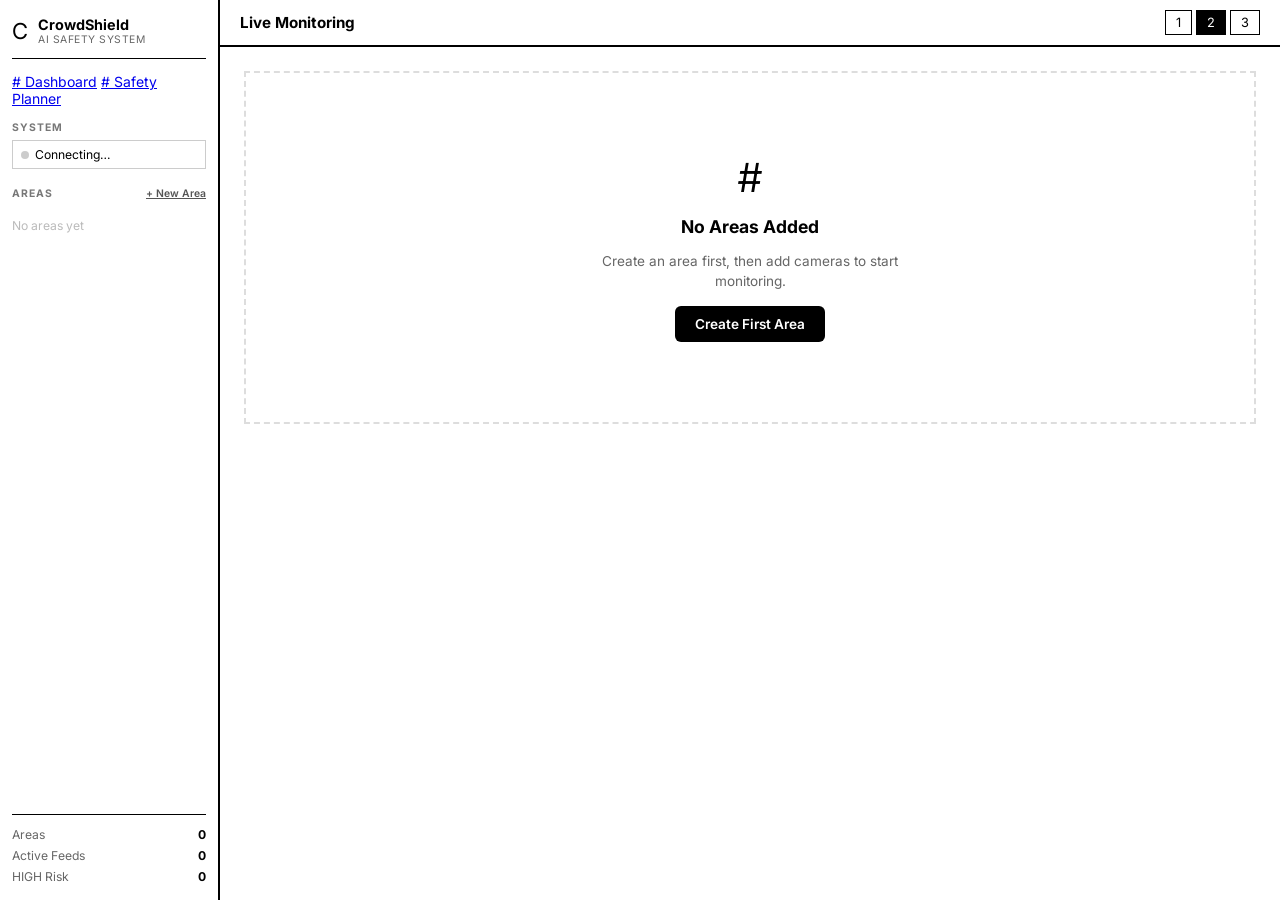
==== commit a394acca: "minor changes" ====
--- a/frontend/index.html
+++ b/frontend/index.html
@@ -4,175 +4,175 @@
     <meta charset="UTF-8">
     <meta name="viewport" content="width=device-width, initial-scale=1.0">
     <title>CrowdShield — Area-Based Monitoring</title>
+    <meta name="description" content="AI crowd safety monitoring with multi-area, multi-camera support.">
+    <link rel="preconnect" href="https://fonts.googleapis.com">
     <link href="https://fonts.googleapis.com/css2?family=Inter:wght@300;400;500;600;700&display=swap" rel="stylesheet">
     <link rel="stylesheet" href="css/style.css">
 </head>
 <body>
 
-<div class="app-container">
-    <!-- ===== SIDEBAR ===== -->
-    <aside class="sidebar">
-        <div class="sidebar-logo">
-            <span class="logo-icon">C</span>
-            <div>
-                <span class="logo-title">CrowdShield</span>
-                <span class="logo-sub">AI Safety System</span>
+<!-- ===== SIDEBAR ===== -->
+<aside class="sidebar">
+    <div class="sidebar-logo">
+        <span class="logo-icon">C</span>
+        <div>
+            <span class="logo-title">CrowdShield</span>
+            <span class="logo-sub">AI Safety System</span>
+        </div>
+    </div>
+
+    <nav class="sidebar-nav">
+        <a href="/" class="nav-item-link active"># Dashboard</a>
+        <a href="/planner.html" class="nav-item-link"># Safety Planner</a>
+    </nav>
+
+    <div class="sidebar-section">
+        <div class="section-label">System</div>
+        <div class="connection-badge" id="connectionBadge">
+            <span class="badge-dot"></span>
+            <span id="connectionText">Connecting…</span>
+        </div>
+    </div>
+
+    <div class="sidebar-section" style="flex:1; overflow-y:auto;">
+        <div class="section-label-row">
+            <span class="section-label">Areas</span>
+            <button class="btn-inline" onclick="openAreaModal()">+ New Area</button>
+        </div>
+        <div id="areaList"><div class="no-items">No areas yet</div></div>
+    </div>
+
+    <div class="sidebar-footer">
+        <div class="stat-row"><span class="stat-label">Areas</span><span class="stat-val" id="statAreas">0</span></div>
+        <div class="stat-row"><span class="stat-label">Active Feeds</span><span class="stat-val" id="statFeeds">0</span></div>
+        <div class="stat-row"><span class="stat-label">HIGH Risk</span><span class="stat-val" id="statHigh">0</span></div>
+    </div>
+</aside>
+
+<!-- ===== MAIN ===== -->
+<main class="main-content">
+    <header class="topbar">
+        <div class="topbar-left">
+            <h1 class="topbar-title">Live Monitoring</h1>
+            <span class="topbar-time" id="systemTime"></span>
+        </div>
+        <div class="topbar-right">
+            <div class="layout-toggle">
+                <button class="layout-btn" id="layout1" onclick="setLayout(1)">1</button>
+                <button class="layout-btn active" id="layout2" onclick="setLayout(2)">2</button>
+                <button class="layout-btn" id="layout3" onclick="setLayout(3)">3</button>
             </div>
         </div>
+    </header>
 
-        <nav class="sidebar-nav">
-            <a href="/" class="nav-item-link active" id="navDash"># Dashboard</a>
-            <a href="/planner.html" class="nav-item-link" id="navPlan"># Safety Planner</a>
-        </nav>
+    <div id="mainContent">
+        <div class="empty-state" id="emptyState">
+            <div class="empty-icon">#</div>
+            <h2>No Areas Added</h2>
+            <p>Create an area first, then add cameras to start monitoring.</p>
+            <button class="btn-primary" onclick="openAreaModal()">Create First Area</button>
+        </div>
+    </div>
+</main>
 
-        <div class="sidebar-section">
-            <div class="section-label">System</div>
-            <div class="connection-badge" id="connectionBadge">
-                <span class="badge-dot"></span>
-                <span id="connectionText">Connecting…</span>
-            </div>
-        </div>
-
-        <div class="sidebar-section" style="flex:1; overflow-y:auto;">
-            <div class="section-label-row">
-                <span class="section-label">Areas</span>
-                <button class="btn-inline" onclick="openAreaModal()">+ New Area</button>
-            </div>
-            <div id="areaList">
-                <div class="no-items">No areas yet</div>
-            </div>
-        </div>
-
-        <div class="sidebar-footer">
-            <div class="stat-row"><span class="stat-label">Areas</span><span class="stat-val" id="statAreas">0</span></div>
-            <div class="stat-row"><span class="stat-label">Active Feeds</span><span class="stat-val" id="statFeeds">0</span></div>
-            <div class="stat-row"><span class="stat-label">HIGH Risk</span><span class="stat-val" id="statHigh">0</span></div>
-        </div>
-    </aside>
-
-    <!-- ===== MAIN CONTENT ===== -->
-    <main class="main-content">
-        <header class="main-header">
-            <div class="header-left">
-                <h1>Live Monitoring</h1>
-            </div>
-            <div class="header-right">
-                <span id="headerTime" style="font-size: 0.8rem; color: #666;"></span>
-            </div>
-        </header>
-
-        <div id="dashboardView" style="padding: 24px; flex: 1; overflow-y: auto;">
-            <div id="areasGrid" class="areas-grid">
-                <!-- Areas injected by JS -->
-            </div>
-            
-            <div id="emptyState" class="empty-state" style="display: none;">
-                <div class="empty-icon">🛡️</div>
-                <h3>No areas monitored</h3>
-                <p>Add your first campus area from the sidebar to begin monitoring.</p>
-                <button class="btn-primary" onclick="openAreaModal()" style="margin-top: 20px;">Add Area</button>
-            </div>
-        </div>
-
-        <div id="toastContainer" class="toast-container"></div>
-    </main>
-</div>
-
-<!-- Modals -->
-<div id="areaModal" class="modal-overlay">
-    <div class="modal-card">
+<!-- ===== MODAL: New Area ===== -->
+<div class="modal-overlay" id="areaModal">
+    <div class="modal">
         <div class="modal-header">
-            <h3>Add New Area</h3>
-            <button class="modal-close" onclick="closeAreaModal()">×</button>
+            <h2>New Monitoring Area</h2>
+            <button class="modal-close" onclick="closeAreaModal()">✕</button>
         </div>
         <div class="modal-body">
-            <div class="form-group">
-                <label class="form-label">Area Name</label>
-                <input type="text" id="areaName" class="form-input" placeholder="e.g. Main Hall">
-            </div>
-            <div class="form-group">
-                <label class="form-label">Description</label>
-                <input type="text" id="areaDesc" class="form-input" placeholder="Optional details...">
-            </div>
-            <button class="btn-primary" style="width: 100%; margin-top: 10px;" onclick="createArea()">Create Area</button>
+            <label class="form-label">Area Name *</label>
+            <input class="form-input" id="areaName" type="text" placeholder="e.g. North Gate, Sheep Pen A">
+
+            <label class="form-label" style="margin-top:14px;">Description</label>
+            <input class="form-input" id="areaDesc" type="text" placeholder="Optional description">
+
+            <label class="form-label" style="margin-top:14px;">Capacity Limit</label>
+            <input class="form-input" id="areaCapacity" type="number" min="0" placeholder="Max people (0 = unlimited)">
+        </div>
+        <div class="modal-footer">
+            <button class="btn-secondary" onclick="closeAreaModal()">Cancel</button>
+            <button class="btn-primary" onclick="createArea()">Create Area</button>
         </div>
     </div>
 </div>
 
-<div id="cameraModal" class="modal-overlay">
-    <div class="modal-card" style="max-width: 500px;">
+<!-- ===== MODAL: Add Camera ===== -->
+<div class="modal-overlay" id="cameraModal">
+    <div class="modal">
         <div class="modal-header">
-            <h3>Add Camera to <span id="modalAreaName">...</span></h3>
-            <button class="modal-close" onclick="closeCameraModal()">×</button>
-        </div>
-        <div class="modal-tabs">
-            <button class="m-tab-btn active" id="tabBtnFile" onclick="setCamMode('file')">Video File</button>
-            <button class="m-tab-btn" id="tabBtnLive" onclick="setCamMode('live')">Live Feed</button>
+            <h2>Add Camera to <span id="modalAreaName">Area</span></h2>
+            <button class="modal-close" onclick="closeCameraModal()">✕</button>
         </div>
         <div class="modal-body">
-            <div id="camModeFile">
-                <div class="file-drop-zone" id="camDropZone">
-                    <input type="file" id="camFileInput" accept="video/*" hidden>
-                    <p id="camDropText">Click or drag video here</p>
-                </div>
+            <label class="form-label">Camera Name *</label>
+            <input class="form-input" id="camName" type="text" placeholder="e.g. Entrance Cam 1">
+
+            <label class="form-label" style="margin-top:14px;">Camera Type</label>
+            <select class="form-input" id="camType">
+                <option value="entry">Entry — People flowing in</option>
+                <option value="exit">Exit — People flowing out</option>
+                <option value="center">Center — Middle of area</option>
+                <option value="perimeter">Perimeter — Boundary / edge</option>
+                <option value="other" selected>Other</option>
+            </select>
+
+            <label class="form-label" style="margin-top:14px;">Description</label>
+            <input class="form-input" id="camDescription" type="text" placeholder="e.g. Facing main gate, left side">
+
+            <label class="form-label" style="margin-top:14px;">Upload Video</label>
+            <div class="file-drop-zone" id="camDropZone" onclick="document.getElementById('camFileInput').click()">
+                <div class="drop-icon">V</div>
+                <div class="drop-text" id="camDropText">Click or drag video here</div>
+                <div class="drop-hint">MP4, AVI, MOV — up to 500 MB</div>
             </div>
-            <div id="camModeLive" style="display: none;">
-                <div class="form-group">
-                    <label class="form-label">Source URL / Index</label>
-                    <input type="text" id="camSourceUrl" class="form-input" placeholder="e.g. 0 or rtsp://...">
-                    <p class="form-hint">Enter '0' for webcam, or an RTSP URL.</p>
-                </div>
+            <input type="file" id="camFileInput" accept="video/*" style="display:none;">
+
+            <div id="camUploadProgress" style="display:none; margin-top:12px;">
+                <div class="progress-bar-track"><div class="progress-bar-fill" id="camProgressFill"></div></div>
+                <span class="progress-label" id="camProgressLabel">Uploading…</span>
             </div>
-            <div class="form-group" style="margin-top: 15px;">
-                <label class="form-label">Camera Name</label>
-                <input type="text" id="camName" class="form-input" placeholder="e.g. Entrance A">
-            </div>
-            <div style="display: grid; grid-template-columns: 1fr 1fr; gap: 10px;">
-                <div class="form-group">
-                    <label class="form-label">Type</label>
-                    <select id="camType" class="form-input">
-                        <option value="entry">Entry/Exit</option>
-                        <option value="center">Center</option>
-                        <option value="other" selected>Other</option>
-                    </select>
-                </div>
-                <div class="form-group">
-                    <label class="form-label">Description</label>
-                    <input type="text" id="camDescription" class="form-input" placeholder="Building 1, etc.">
-                </div>
-            </div>
-            <div id="camUploadProgress" style="display:none; margin-top:15px;">
-                <div class="progress-bar"><div class="progress-fill" id="camProgressFill"></div></div>
-            </div>
-            <button class="btn-primary" id="camSubmitBtn" style="width: 100%; margin-top: 15px;" onclick="uploadCamera()" disabled>Start Monitor</button>
+        </div>
+        <div class="modal-footer">
+            <button class="btn-secondary" onclick="closeCameraModal()">Cancel</button>
+            <button class="btn-primary" id="camSubmitBtn" onclick="uploadCamera()" disabled>Start Monitoring</button>
         </div>
     </div>
 </div>
 
-<div id="personnelModal" class="modal-overlay">
-    <div class="modal-card">
+<!-- ===== MODAL: Add Personnel ===== -->
+<div class="modal-overlay" id="personnelModal">
+    <div class="modal">
         <div class="modal-header">
-            <h3>Assign Personnel</h3>
-            <button class="modal-close" onclick="closePersonnelModal()">×</button>
+            <h2>Add Personnel to <span id="pModalAreaName">Area</span></h2>
+            <button class="modal-close" onclick="closePersonnelModal()">✕</button>
         </div>
         <div class="modal-body">
-            <div class="form-group">
-                <label class="form-label">Name</label>
-                <input type="text" id="personName" class="form-input" placeholder="e.g. Officer Smith">
-            </div>
-            <div class="form-group">
-                <label class="form-label">Contact Method</label>
-                <select id="personContact" class="form-input">
-                    <option value="radio">Radio</option>
-                    <option value="mobile">Mobile</option>
-                </select>
-            </div>
-            <button class="btn-primary" style="width: 100%; margin-top: 10px;" onclick="addPersonnel()">Assign</button>
+            <label class="form-label">Full Name *</label>
+            <input class="form-input" id="pName" type="text" placeholder="e.g. Ravi Kumar">
+
+            <label class="form-label" style="margin-top:14px;">Role</label>
+            <input class="form-input" id="pRole" type="text" placeholder="e.g. Security Officer, Supervisor">
+
+            <label class="form-label" style="margin-top:14px;">Email</label>
+            <input class="form-input" id="pEmail" type="email" placeholder="e.g. ravi@example.com">
+
+            <label class="form-label" style="margin-top:14px;">Phone</label>
+            <input class="form-input" id="pPhone" type="tel" placeholder="e.g. +91 98765 43210">
+        </div>
+        <div class="modal-footer">
+            <button class="btn-secondary" onclick="closePersonnelModal()">Cancel</button>
+            <button class="btn-primary" onclick="addPersonnel()">Add Personnel</button>
         </div>
     </div>
 </div>
 
-<script src="https://cdn.socket.io/4.0.0/socket.io.min.js"></script>
+<!-- Toasts -->
+<div class="toast-container" id="toastContainer"></div>
+
+<script src="https://cdn.socket.io/4.5.4/socket.io.min.js"></script>
 <script src="js/dashboard.js"></script>
 </body>
 </html>
--- a/frontend/css/style.css
+++ b/frontend/css/style.css
@@ -725,7 +725,23 @@
     background: #fff; color: #000; border: 1.5px solid #000; padding: 10px 20px;
     font-weight: 600; cursor: pointer; border-radius: 6px; font-size: 0.85rem;
 }
-.btn-secondary:hover { background: #f5f5f5; }
+#inventoryList {
+    display: flex;
+    flex-direction: column;
+    gap: 12px;
+}
+#inventoryList strong {
+    font-size: 0.8rem;
+    letter-spacing: 0.02em;
+}
+#inventoryList div {
+    line-height: 1.4;
+}
+
+.btn-inline {
+    background: none; border: none; padding: 4px 0;
+    font-weight: 600; cursor: pointer; text-decoration: underline;
+}
 .modal-overlay {
     position: fixed;
     inset: 0;
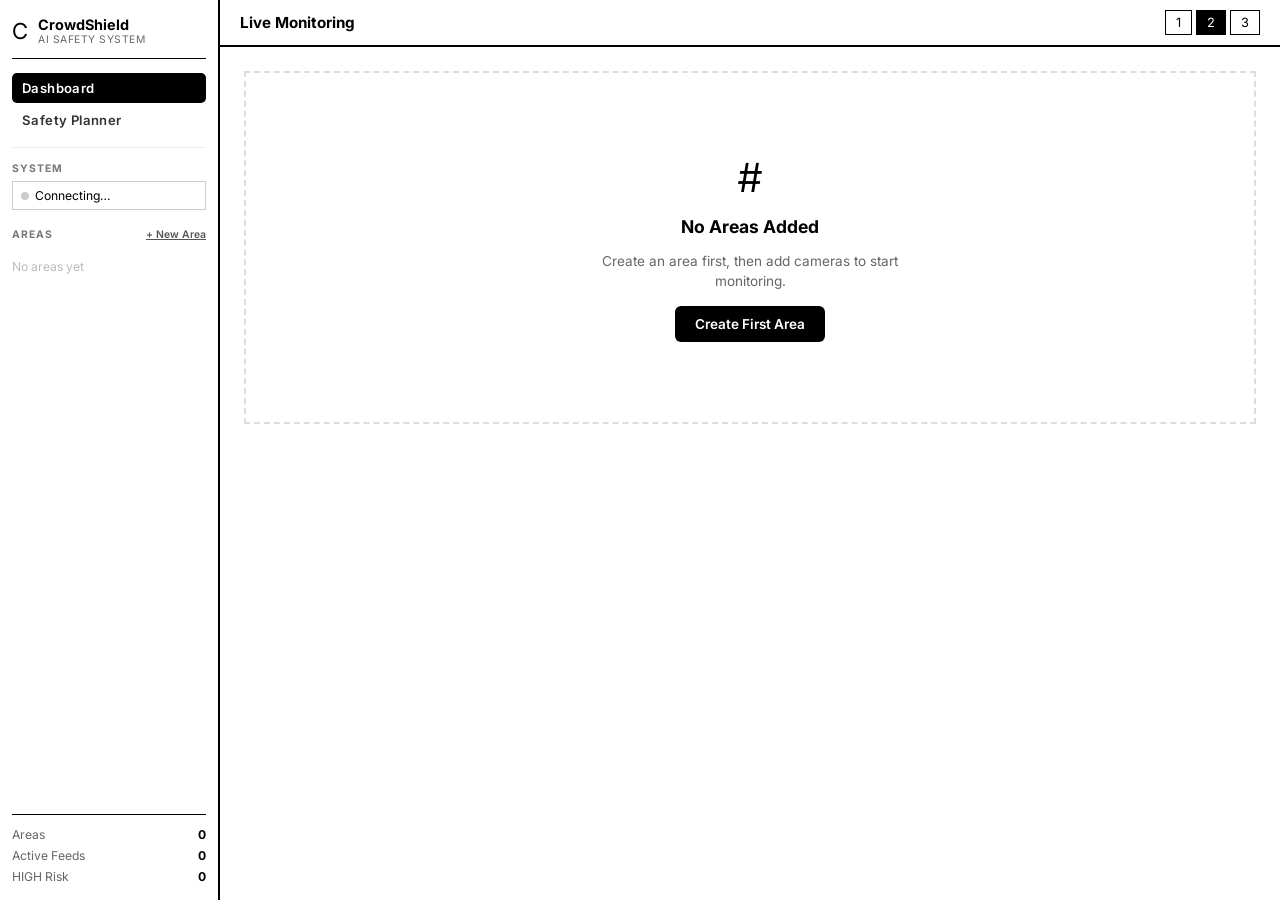
==== commit 8d68199d: "minor cahnges" ====
--- a/frontend/index.html
+++ b/frontend/index.html
@@ -22,8 +22,8 @@
     </div>
 
     <nav class="sidebar-nav">
-        <a href="/" class="nav-item-link active"># Dashboard</a>
-        <a href="/planner.html" class="nav-item-link"># Safety Planner</a>
+        <a href="/" class="nav-item-link active">Dashboard</a>
+        <a href="/planner.html" class="nav-item-link">Safety Planner</a>
     </nav>
 
     <div class="sidebar-section">
--- a/frontend/css/style.css
+++ b/frontend/css/style.css
@@ -34,6 +34,28 @@
     background: #fff;
     z-index: 100;
 }
+
+.sidebar-nav {
+    display: flex;
+    flex-direction: column;
+    gap: 2px;
+    border-bottom: 1px solid #eee;
+    padding-bottom: 12px;
+}
+
+.nav-item-link {
+    display: block;
+    padding: 7px 10px;
+    border-radius: 5px;
+    font-size: 0.82rem;
+    font-weight: 600;
+    color: #333;
+    text-decoration: none;
+    letter-spacing: 0.03em;
+    transition: background 0.15s;
+}
+.nav-item-link:hover { background: #f0f0f0; color: #000; }
+.nav-item-link.active { background: #000; color: #fff; }
 
 .sidebar-logo {
     display: flex;
